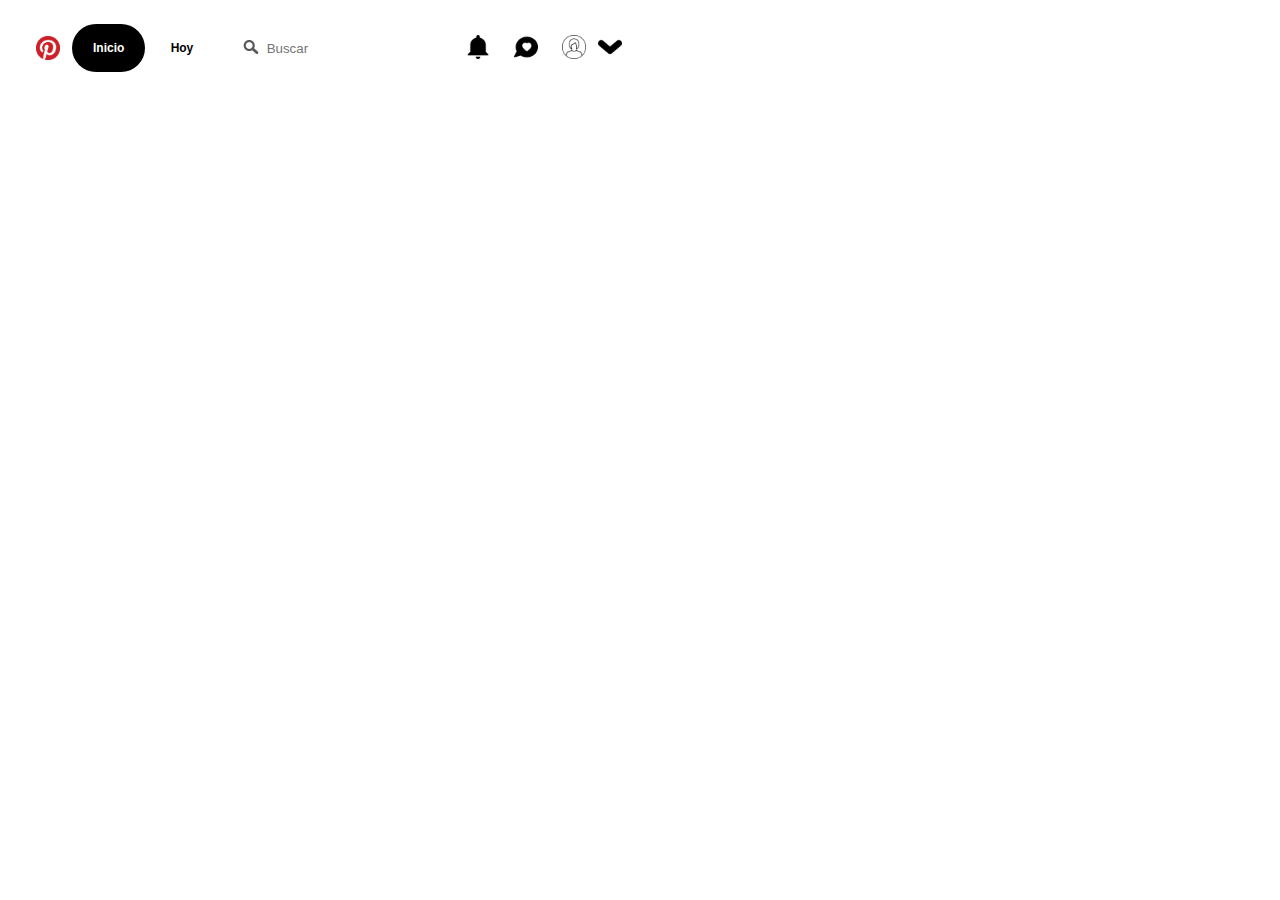
==== Pinterest_copy_project/index.html @ ee54ab6c "se añade enlaces a los iconos" ====
<!DOCTYPE html>
<html lang="en">
<head>
    <meta charset="UTF-8">
    <meta http-equiv="X-UA-Compatible" content="IE=edge">
    <meta name="viewport" content="width=device-width, initial-scale=1.0">
    <!-- pendiente poner icono en pestaña -->
    <title>Pinterest</title>  
    <link rel="stylesheet" href="style.css">
    <!-- <link rel="stylesheet" href="reset.css"> -->
</head>
<body>
    <main class="container">
        <!-- Barra Superior -->
        <nav class="navbar">
            <div class="bar_second">
                    <div class="ico_p">
                        <img src="./img/logo.png" alt="logo">
                    </div>

                    <div class="boton_inicio">
                       <a href="/Pinterest_copy_project/"">
                        <div class="boton">
                            <div class="boton_texto">
                                <span class="texto">Inicio</span>
                            </div>
                        </div>
                        </a>
                    </div>

                    <div class="boton_hoy">
                        <a href="/Pinterest_copy_project/"">
                            <div class="boton_estilo">
                                <div class="boton_texto_hoy">
                                    <span class="texto">Hoy</span>
                                </div>
                            </div>
                        </a>
                    </div>
                    <div class="buscador_container">
                        <div class="buscador_estilo">
                            <div class="buscador_contenido">
                                <div class="imagen">
                                    <img src="./img/lupa_busqueda.png" alt="lupa">
                                </div>
                                <div class="texto_buscar">
                                    <form action="#">
                                        <input type="text" placeholder="Buscar">
                                    </form>
                                </div>
                            </div>
                        </div>
                    </div>
                    <div class="items_container">
                        <div class="notificaciones">
                            <a href="/Pinterest_copy_project/">
                                <img src="./img/camp_not.png" alt="notificaciones">
                            </a> 
                        </div>
                        <div class="mensajes">
                            <a href="/Pinterest_copy_project/">
                                <img src="./img/mensajes.png" alt="bandeja">
                            </a>
                            
                        </div>
                        <div class="user">
                            <a href="/Pinterest_copy_project/">
                                <img src="./img/user_3.png" alt="user">
                            </a>
                            
                        </div>
                        <div class="menu">
                            <a href="/Pinterest_copy_project/">
                                <img src="./img/menu_3.png" alt="menu">
                            </a>
                            
                        </div>
                    </div>
            </div>
        </nav>
    </main>
    
</body>
</html>
---- Pinterest_copy_project/style.css ----
body{
    color: rgb(33, 25, 34);
    font-family: -apple-system, BlinkMacSystemFont, 'Segoe UI', Roboto, Oxygen, Ubuntu, Cantarell, 'Open Sans', 'Helvetica Neue', sans-serif;
    font-size: 12px;
}
/* Barra Superior */
.navbar{
height: 80px;
width: 1903px;
background-color: white;
display: flex;
flex-direction: column;
align-items: center;
justify-content: center;
}

.bar_second{
    height: 72px;
    width: 1871px;
    background-color: white;
    display: flex;
    flex-direction: row;
    align-items: center; 
    
}
.ico_p{
width: 48px;
height: 48px;
display: flex;
justify-content: center;
align-items: center;
}
.ico_p img {
    width: 24px;
    height: 24px;
}

/* Botones de Inicio y Hoy */
/* +++++++++++++++++++++++++ */
.boton_inicio{
width: 73.313px;
height: 48px;
border-radius: 24px;
background-color: black;
display: flex;
justify-content: center;
align-items: center;

}
.boton_inicio a{
    text-decoration: none;
}
.boton{
    color: white;
    width: 41.313px;
    height: 100%;
    
}

.boton_texto{
   height: 100%;
   display: flex;
    align-items: center;
    flex-direction: row;
    justify-content: center;
}
.texto{
    text-align: center;
    font-weight: 700;
}

/* boton_hoy */
.boton_hoy{
    width: 73.313px;
    height: 48px;
    
    /* background-color: white; */
    display: flex;
    justify-content: center;
    align-items: center;  
}
.boton_hoy a{
    text-decoration: none;
    border-radius: 24px;
    
}

.boton_hoy a:hover {
    background-color: lightgrey;
  }

.boton_estilo{
    color: white;
    width: 41.313px;
    height: 48px;
    
}

.boton_texto_hoy{
    height: 100%;
    display: flex;
     align-items: center;
     flex-direction: row;
     justify-content: center;
     color: black;
 }
 

/* Barra Buscador */
/* ++++++++++++++++++++++++++ */
.buscador_container{
padding-left: 8px;
padding-right: 8px;

}
.buscador_estilo{
height: 48px;
padding: 0px 0px 0px 16px;
display: flex;
flex-direction: row;
}
.buscador_contenido{
    display: flex;
    flex-direction: row;
    align-items: center;
    position: relative; /* repasar relative */
    height: 100%;
}
.buscador_contenido img {
    height: 16px;
    width: 16px;
    padding: 0px 6px 0px 0px;
}
.buscador_contenido input{
    height: 100%;
    border: none;
}

/* Barra Items */

.items_container{
display: flex;
flex-direction: row;
align-items: center;
}
.items_container img{
    height: 24px;
    width: 24px;
}
.notificaciones{
    display: flex;
    flex-direction: column;
    justify-content: center;
    align-items: center;
    height: 48px;
    width: 48px;
}

.mensajes{
    display: flex;
    flex-direction: column;
    justify-content: center;
    align-items: center;
    height: 48px;
    width: 48px;
}

.user{
    display: flex;
    flex-direction: column;
    justify-content: center;
    align-items: center;
    height: 48px;
    width: 48px;
}

.menu{
    display: flex;
    flex-direction: column;
    justify-content: center;
    align-items: center;
    height: 24px;
    width: 24px;
}
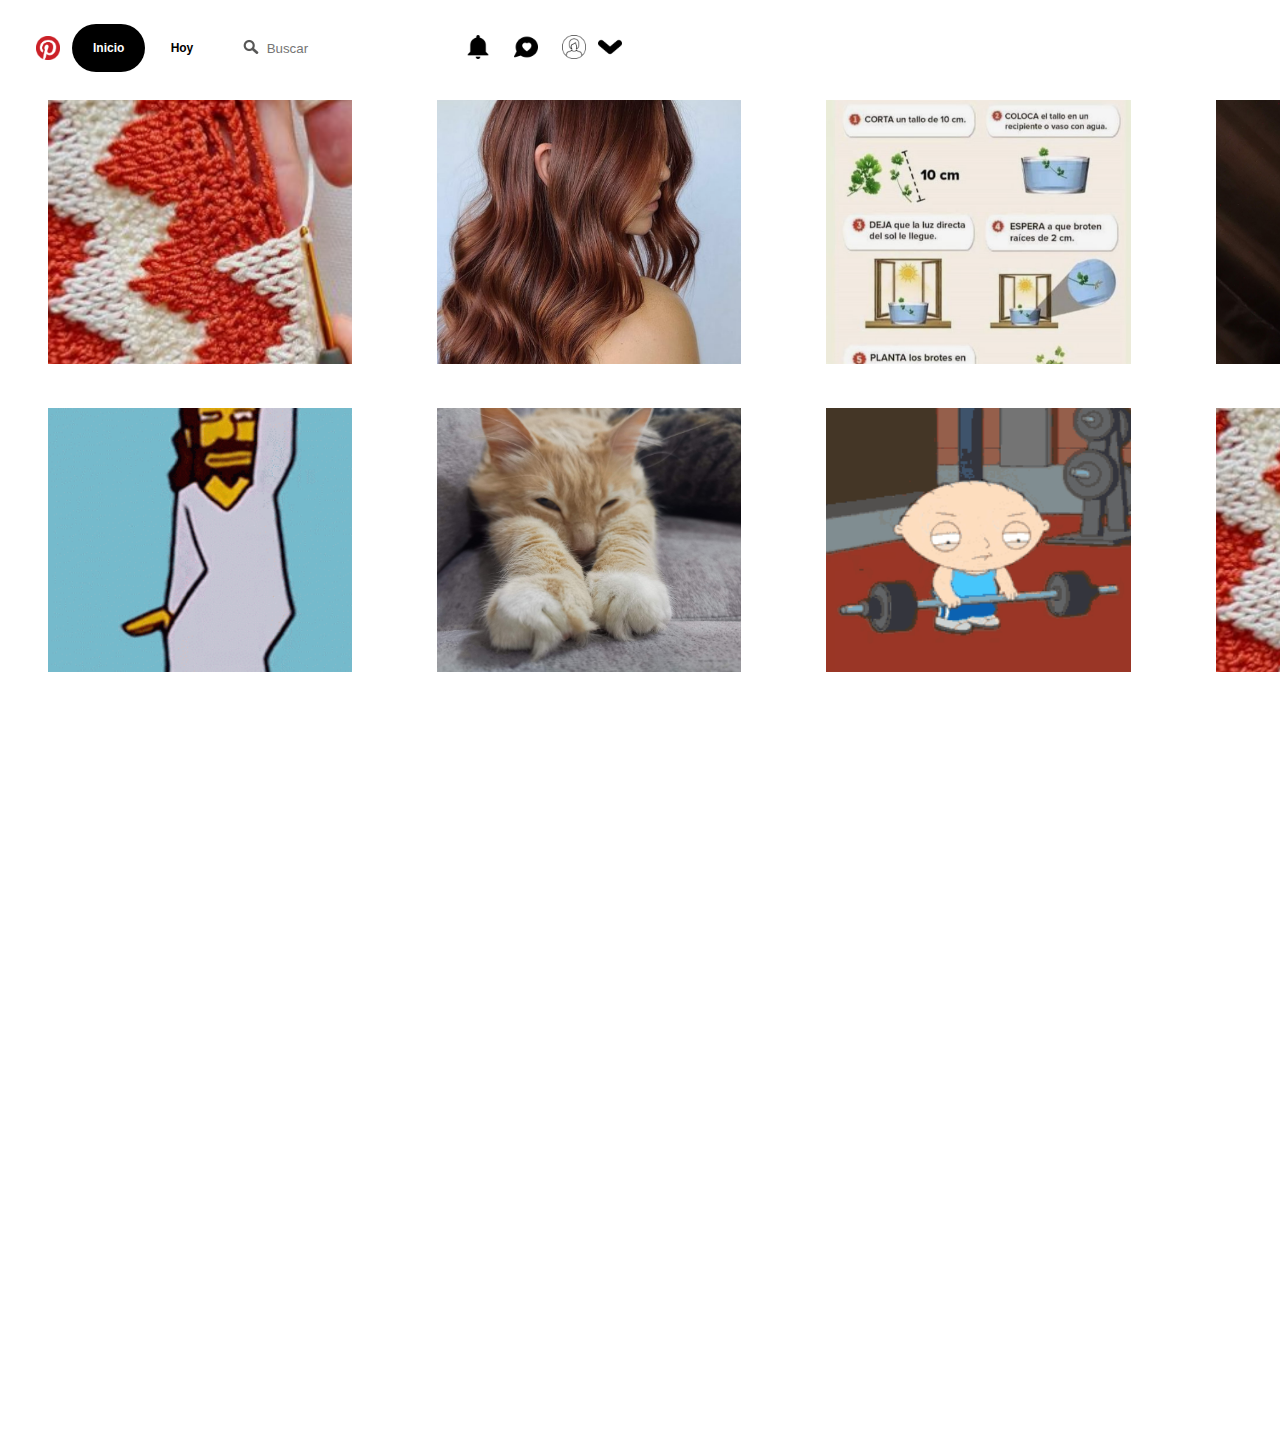
==== commit f250399b: "add grid without responsive" ====
--- a/Pinterest_copy_project/index.html
+++ b/Pinterest_copy_project/index.html
@@ -73,11 +73,66 @@
                             <a href="/Pinterest_copy_project/">
                                 <img src="./img/menu_3.png" alt="menu">
                             </a>
-                            
                         </div>
                     </div>
             </div>
         </nav>
+        <section>
+        <!-- Uso de CSS Grid -->
+        <div class="container_grid">
+            <div class="gallery">
+                <figure class="img_1" >
+                    <img src="/Pinterest_copy_project/img/img_1.PNG" alt="img_1" class="gallery_img">
+                </figure>
+                <figure class="img_2">
+                    <img src="/Pinterest_copy_project/img/img_2.PNG" alt="img_2" class="gallery_img">
+                </figure> 
+                <figure class="img_3">
+                    <img src="/Pinterest_copy_project/img/img_3.PNG" alt="img_3" class="gallery_img">
+                </figure> 
+                <figure class="img_4">
+                    <img src="/Pinterest_copy_project/img/kira.jpg" alt="kira" class="gallery_img">
+                </figure> 
+                <figure class="img_4">
+                    <img src="/Pinterest_copy_project/img/motor_1.jpg" alt="motor_1" class="gallery_img">
+                </figure> 
+                <figure class="img_5">
+                    <img src="/Pinterest_copy_project/img/plantas_1.PNG" alt="plantas_1" class="gallery_img">
+                </figure> 
+                <figure class="img_5">
+                    <img src="/Pinterest_copy_project/img/plantas_2.PNG" alt="plantas_2" class="gallery_img">
+                </figure> 
+                <figure class="img_6">
+                    <img src="/Pinterest_copy_project/img/motora.jpg" alt="motora" class="gallery_img">
+                </figure> 
+                <figure class="img_7">
+                    <img src="/Pinterest_copy_project/img/sketch_1.PNG" alt="sketch_1" class="gallery_img">
+                </figure> 
+                <figure class="img_8">
+                    <img src="/Pinterest_copy_project/img/jesus-dancing.gif" alt="jesus-dancing" class="gallery_img">
+                </figure> 
+                <figure class="img_9">
+                    <img src="/Pinterest_copy_project/img/motor_2.jpg" alt="motor_2" class="gallery_img">
+                </figure> 
+                <figure class="img_10">
+                    <img src="/Pinterest_copy_project/img/tenor.gif" alt="tenor" class="gallery_img">
+                </figure> 
+                <figure class="img_11">
+                    <img src="/Pinterest_copy_project/img/img_1.PNG" alt="img_1" class="gallery_img">
+                </figure> 
+                <figure class="img_12">
+                    <img src="/Pinterest_copy_project/img/img_1.PNG" alt="img_1" class="gallery_img">
+                </figure> 
+                <figure class="img_13">
+                    <img src="/Pinterest_copy_project/img/img_1.PNG" alt="img_1" class="gallery_img">
+                </figure> 
+                <figure class="img_14">
+                    <img src="/Pinterest_copy_project/img/img_1.PNG" alt="img_1" class="gallery_img">
+                </figure>
+            </div>
+
+        </div>
+        </section>
     </main>
     
 </body>
--- a/Pinterest_copy_project/style.css
+++ b/Pinterest_copy_project/style.css
@@ -137,7 +137,7 @@
 }
 
 /* Barra Items */
-
+/* ++++++++++++++++++++++++++++++++++++++++++ */
 .items_container{
 display: flex;
 flex-direction: row;
@@ -181,4 +181,128 @@
     align-items: center;
     height: 24px;
     width: 24px;
+}
+
+/* CSS GRID */
+.container_grid{
+    width: 30%;
+    /* margin: ; */
+    
+    
+}
+.gallery{
+    display: grid;
+    grid-template-columns: repeat(15, 50%);
+    grid-template-rows: repeat(15, 10%);
+    column-gap: 5px;
+    row-gap: 20px;
+}
+.gallery_img{
+    width: 100%;
+    height: 100%;
+    object-fit: cover;
+    display: block;
+}
+
+.img_1 {
+    grid-column-start:1 ;
+    grid-column-end: 3;
+    grid-row-start: 1;
+    grid-row-end: 3;    
+
+}
+
+.img_2 {
+    grid-column-start:3 ;
+    grid-column-end: 5;
+    grid-row-start: 1;
+    grid-row-end: 3;    
+}
+
+.img_3 {
+    grid-column-start:5 ;
+    grid-column-end: 7;
+    grid-row-start: 1;
+    grid-row-end: 3;    
+}
+
+.img_4 {
+    grid-column-start:7 ;
+    grid-column-end: 9;
+    grid-row-start: 1;
+    grid-row-end: 3;    
+}
+
+.img_5 {
+    grid-column-start:9 ;
+    grid-column-end: 11;
+    grid-row-start: 1;
+    grid-row-end: 3;    
+}
+
+.img_6 {
+    grid-column-start:11 ;
+    grid-column-end: 13;
+    grid-row-start: 1;
+    grid-row-end: 3;    
+}
+
+.img_7 {
+    grid-column-start:13 ;
+    grid-column-end: 15;
+    grid-row-start: 1;
+    grid-row-end: 3;    
+}
+
+.img_8 {
+    grid-column-start:1 ;
+    grid-column-end: 3;
+    grid-row-start: 3;
+    grid-row-end: 5;    
+}
+
+
+.img_9 {
+    grid-column-start:3 ;
+    grid-column-end: 5;
+    grid-row-start: 3;
+    grid-row-end: 5;    
+}
+
+.img_10 {
+    grid-column-start:5 ;
+    grid-column-end: 7;
+    grid-row-start: 3;
+    grid-row-end: 5;    
+}
+
+.img_11 {
+    grid-column-start:7 ;
+    grid-column-end: 9;
+    grid-row-start: 3;
+    grid-row-end: 5;    
+}
+
+
+.img_12 {
+    grid-column-start:9 ;
+    grid-column-end: 11;
+    grid-row-start: 3;
+    grid-row-end: 5;    
+}
+
+
+.img_13 {
+    grid-column-start:11 ;
+    grid-column-end: 13;
+    grid-row-start: 3;
+    grid-row-end: 5;    
+}
+
+
+.img_14 {
+    grid-column-start:13 ;
+    grid-column-end: 15;
+    grid-row-start: 3;
+    grid-row-end: 5;    
 }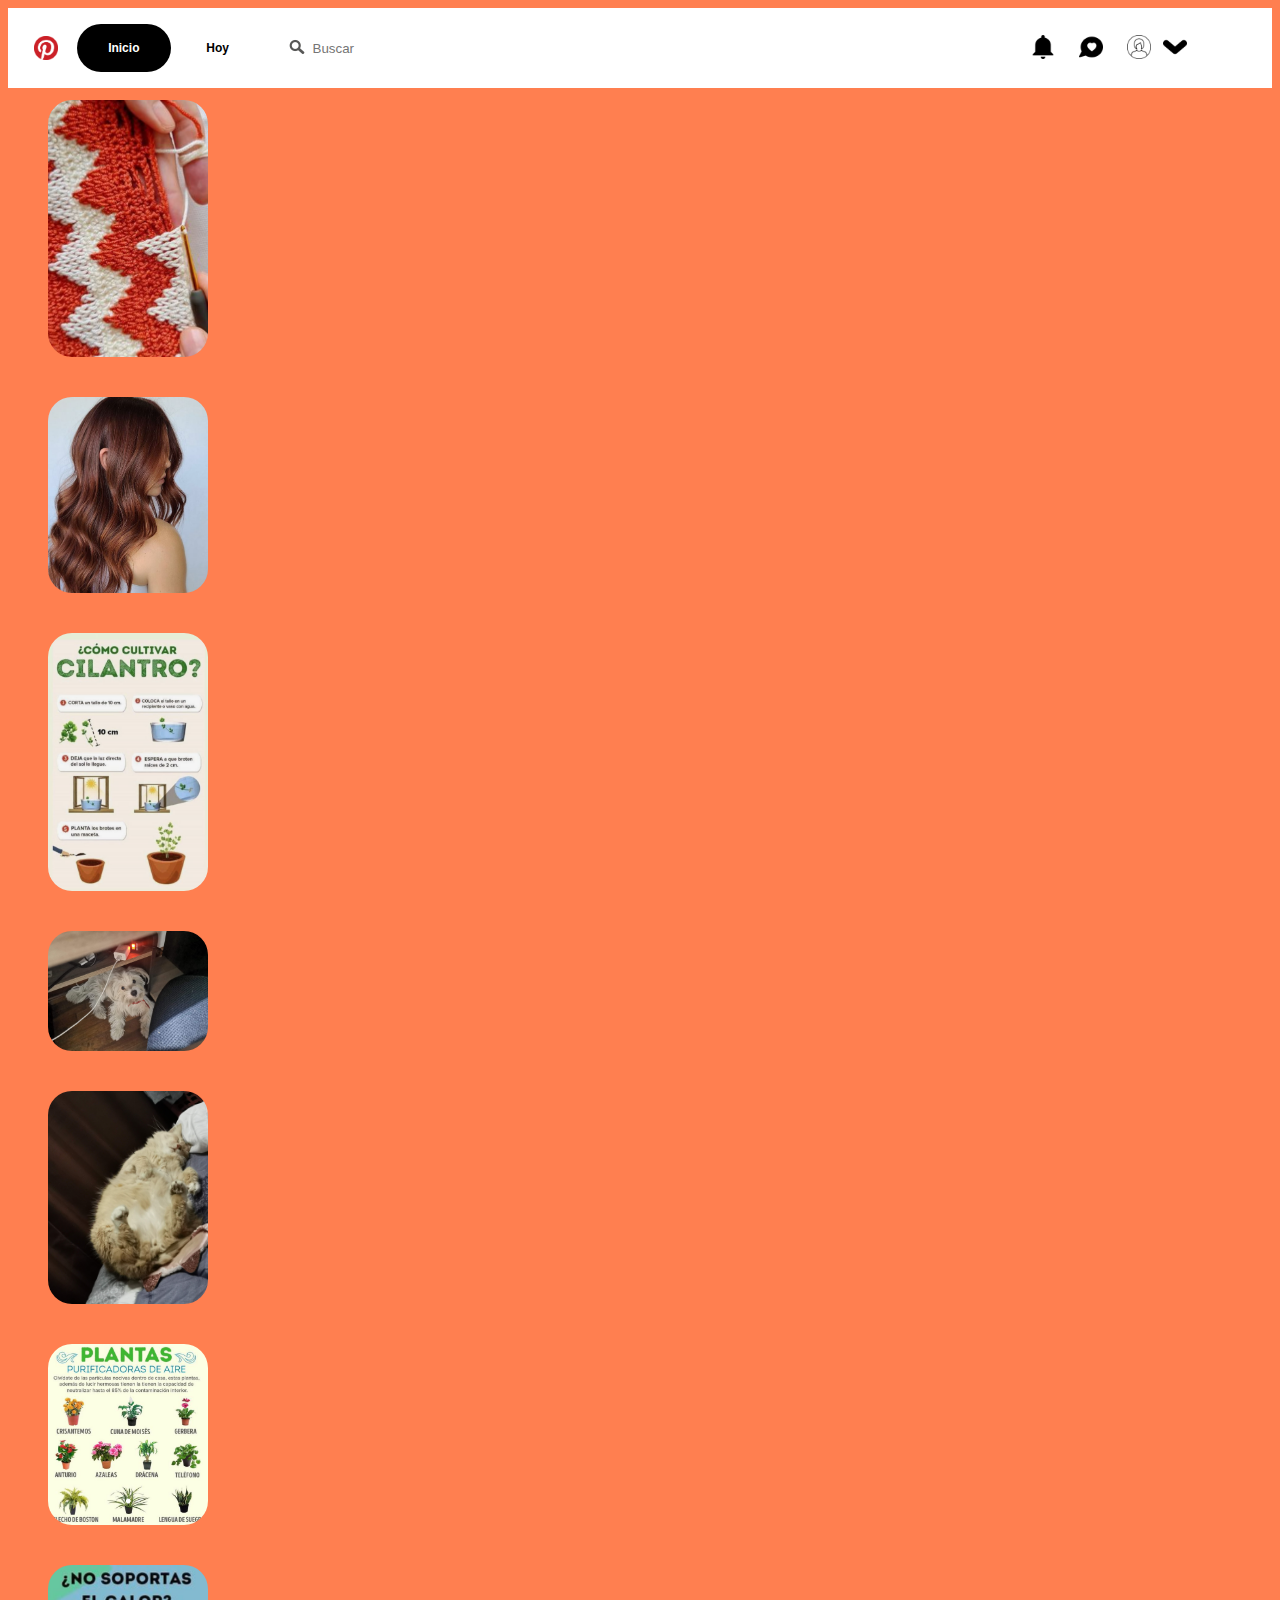
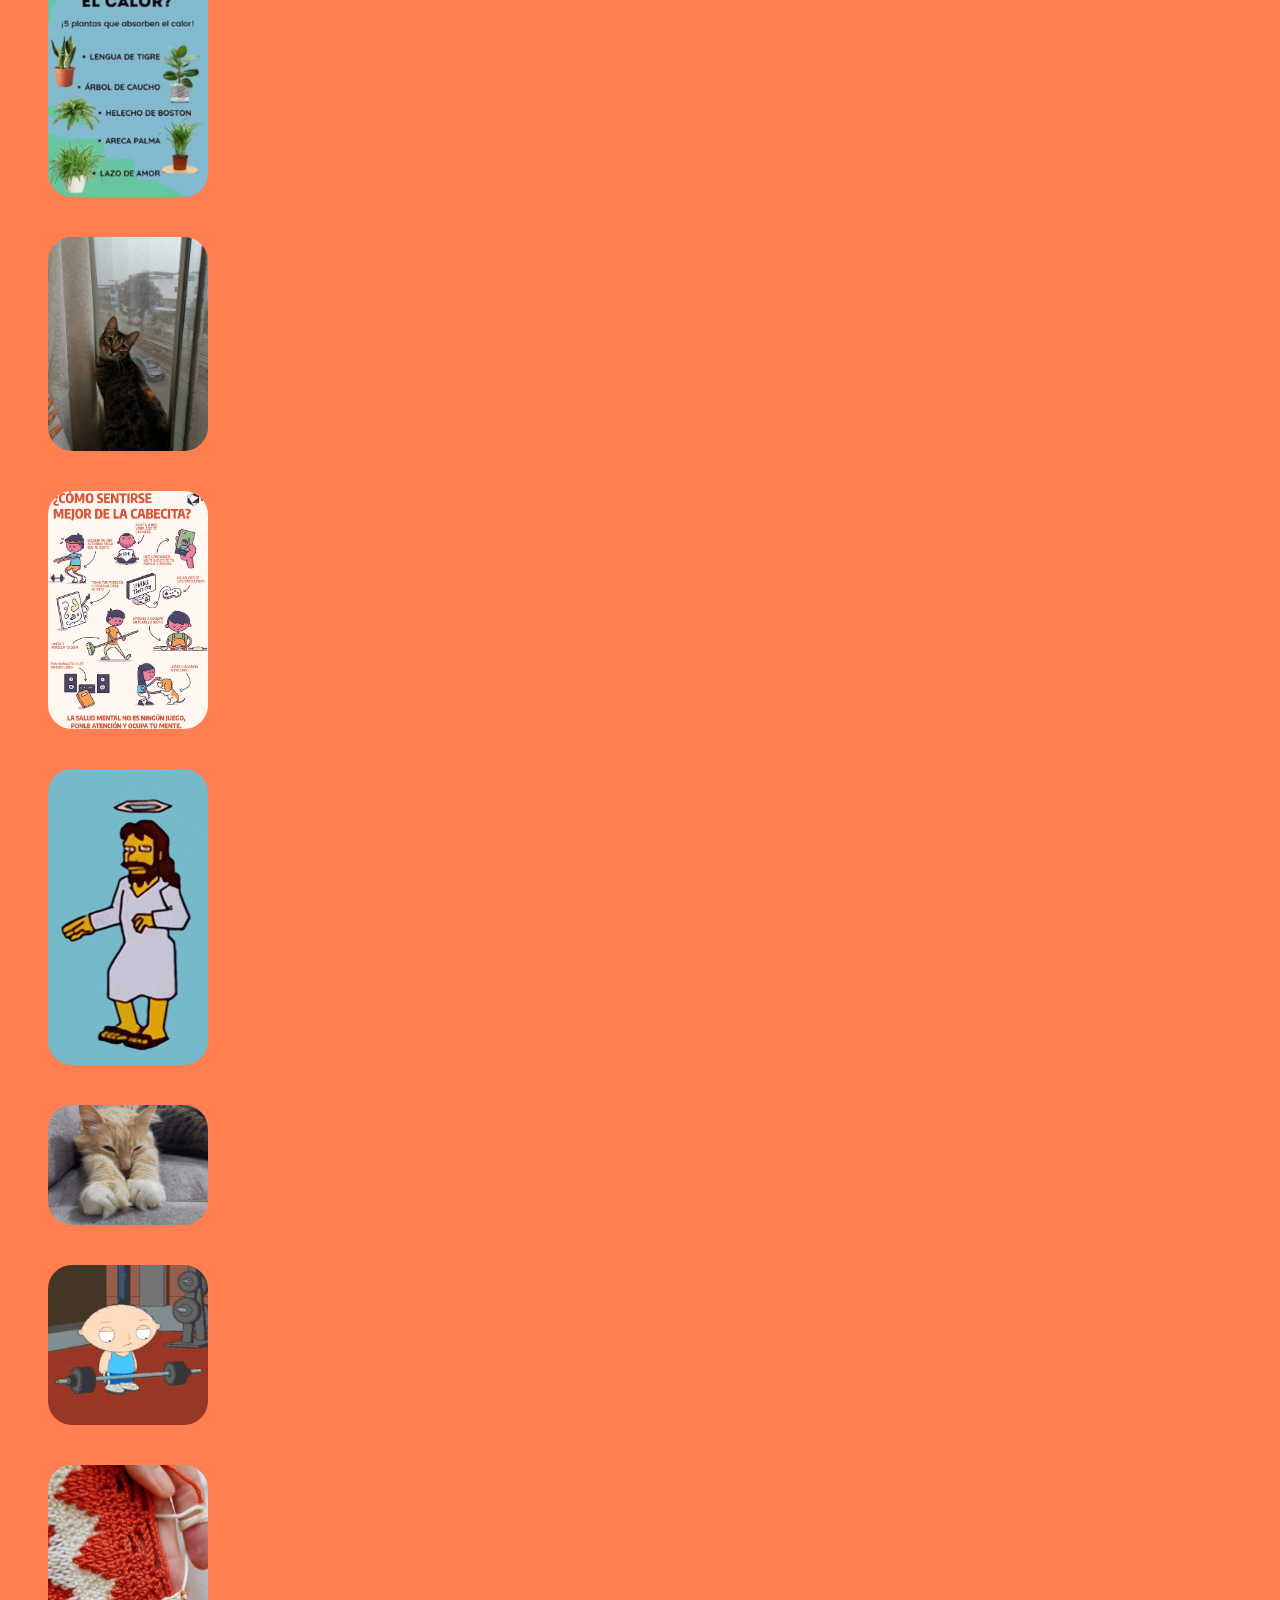
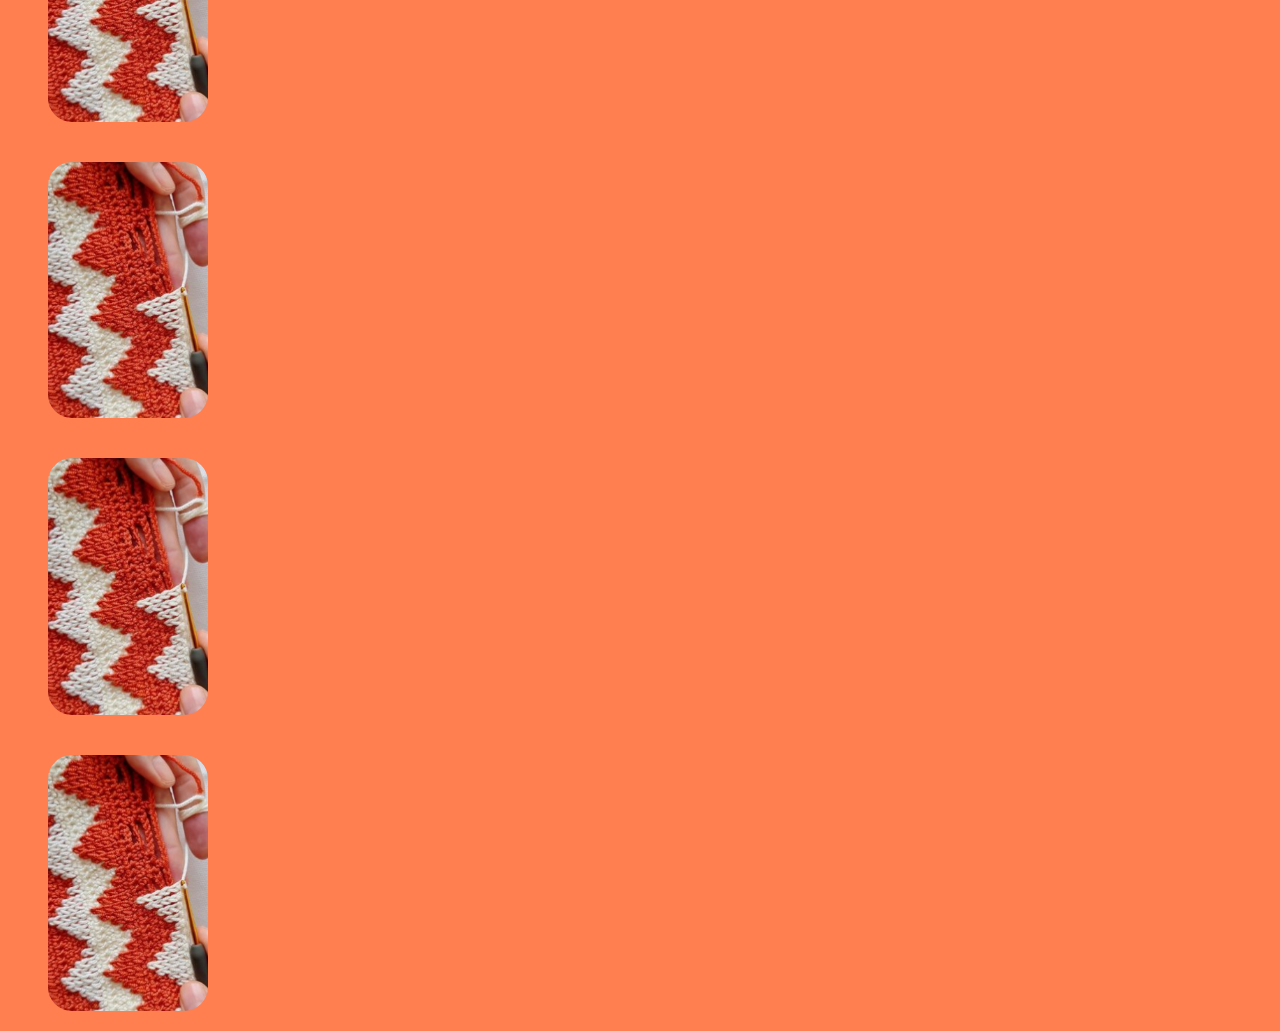
==== commit 43501600: "Intento de usar grid" ====
--- a/Pinterest_copy_project/index.html
+++ b/Pinterest_copy_project/index.html
@@ -5,7 +5,9 @@
     <meta http-equiv="X-UA-Compatible" content="IE=edge">
     <meta name="viewport" content="width=device-width, initial-scale=1.0">
     <!-- pendiente poner icono en pestaña -->
-    <title>Pinterest</title>  
+    <title> 
+        Pinterest
+    </title>  
     <link rel="stylesheet" href="style.css">
     <!-- <link rel="stylesheet" href="reset.css"> -->
 </head>
--- a/Pinterest_copy_project/style.css
+++ b/Pinterest_copy_project/style.css
@@ -6,7 +6,7 @@
 /* Barra Superior */
 .navbar{
 height: 80px;
-width: 1903px;
+width: 100%;
 background-color: white;
 display: flex;
 flex-direction: column;
@@ -16,29 +16,32 @@
 
 .bar_second{
     height: 72px;
-    width: 1871px;
+    width: 99%;
     background-color: white;
     display: flex;
     flex-direction: row;
-    align-items: center; 
-    
+    align-items: center;
+
+   /* Iconoo logo */
 }
 .ico_p{
-width: 48px;
-height: 48px;
+width: 5%;
+/* height: 48px; */
 display: flex;
 justify-content: center;
 align-items: center;
 }
+
 .ico_p img {
     width: 24px;
     height: 24px;
+    padding: 0px 8px 0px 8px;
 }
 
 /* Botones de Inicio y Hoy */
 /* +++++++++++++++++++++++++ */
 .boton_inicio{
-width: 73.313px;
+width: 7.5%;
 height: 48px;
 border-radius: 24px;
 background-color: black;
@@ -71,7 +74,7 @@
 
 /* boton_hoy */
 .boton_hoy{
-    width: 73.313px;
+    width: 7.5%;
     height: 48px;
     
     /* background-color: white; */
@@ -111,6 +114,7 @@
 .buscador_container{
 padding-left: 8px;
 padding-right: 8px;
+width: 59%;
 
 }
 .buscador_estilo{
@@ -142,6 +146,7 @@
 display: flex;
 flex-direction: row;
 align-items: center;
+width: 16%;
 }
 .items_container img{
     height: 24px;
@@ -185,25 +190,28 @@
 
 /* CSS GRID */
 .container_grid{
-    width: 30%;
-    /* margin: ; */
-    
+    width: 100%;
     
 }
 .gallery{
     display: grid;
-    grid-template-columns: repeat(15, 50%);
-    grid-template-rows: repeat(15, 10%);
-    column-gap: 5px;
-    row-gap: 20px;
+    /* grid-template-columns: repeat(15);
+    grid-template-rows: repeat(15);
+    column-gap: 0.01rem;
+    row-gap: 0.01rem; */
+    grid-template-columns: repeat(autofill, minmax(100px,1fr));
+    grid-template-rows: repeat(autofill,minmax(100px));
+    gap: 1rem;
+
 }
 .gallery_img{
-    width: 100%;
-    height: 100%;
-    object-fit: cover;
+    width: 10rem;
+    /* height: 10em; */
+    object-fit:fill;
     display: block;
-}
-
+    border-radius: 24px;
+}
+/* 
 .img_1 {
     grid-column-start:1 ;
     grid-column-end: 3;
@@ -298,11 +306,43 @@
     grid-row-start: 3;
     grid-row-end: 5;    
 }
-
-
 .img_14 {
     grid-column-start:13 ;
     grid-column-end: 15;
     grid-row-start: 3;
     grid-row-end: 5;    
+} */
+
+@media only screen and (min-width: 360px){
+    body{
+        background-color: blue;
+    }
+    .navbar{
+        width: 100%;
+    }
+/*     
+    .gallery{
+        width: 100%;
+    } */
+}
+@media only screen and (min-width: 720px){
+    body{
+        background-color:blueviolet;
+    }
+    .navbar{
+        width: 100%;
+    }
+/*     
+    .container_grid{
+        width: 80%;
+    } */
+}
+
+@media only screen and (min-width: 1024px){
+    body{
+        background-color:coral;
+    }
+    .navbar{
+        width: 100%;
+    }
 }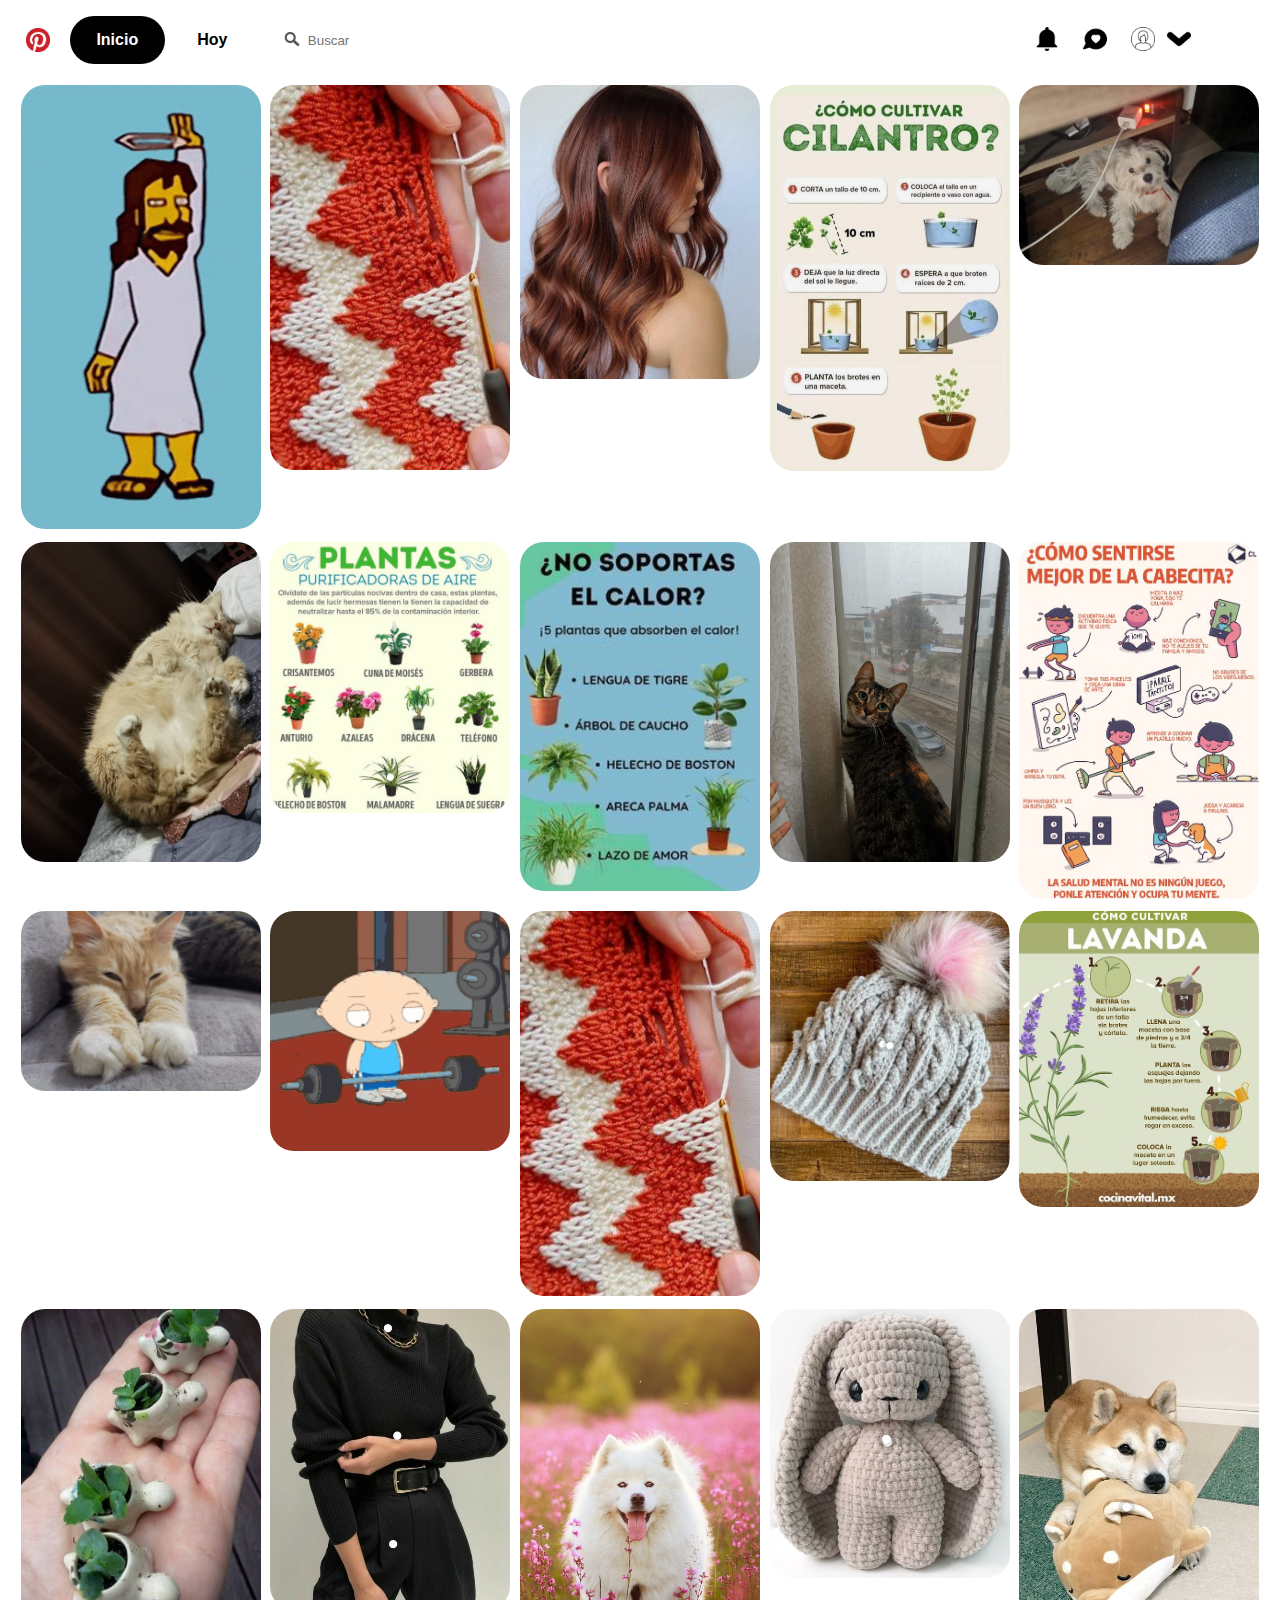
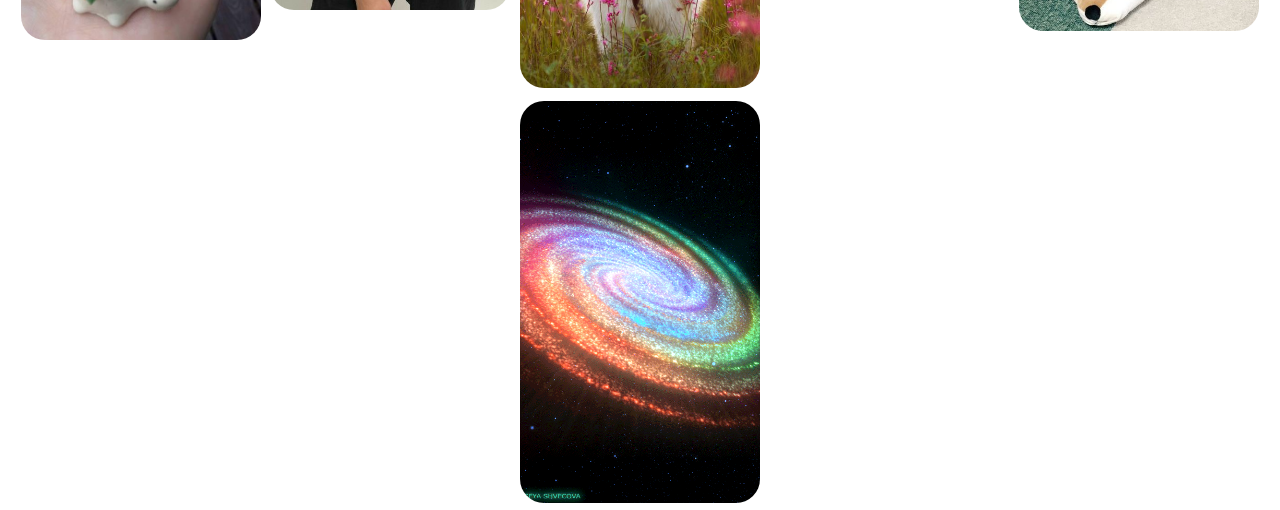
==== commit eefc52a7: "add flexbox wrap ,sticky bar" ====
--- a/Pinterest_copy_project/index.html
+++ b/Pinterest_copy_project/index.html
@@ -9,7 +9,7 @@
         Pinterest
     </title>  
     <link rel="stylesheet" href="style.css">
-    <!-- <link rel="stylesheet" href="reset.css"> -->
+    <link rel="stylesheet" href="reset.css">
 </head>
 <body>
     <main class="container">
@@ -81,56 +81,72 @@
         </nav>
         <section>
         <!-- Uso de CSS Grid -->
-        <div class="container_grid">
+        <div class="container_gallery">
             <div class="gallery">
-                <figure class="img_1" >
+                <div class="img_8">
+                    <img src="/Pinterest_copy_project/img/jesus-dancing.gif" alt="jesus-dancing" class="gallery_img">
+                </div> 
+                <div class="img_1" >
                     <img src="/Pinterest_copy_project/img/img_1.PNG" alt="img_1" class="gallery_img">
-                </figure>
-                <figure class="img_2">
+                </div>
+                <div class="img_2">
                     <img src="/Pinterest_copy_project/img/img_2.PNG" alt="img_2" class="gallery_img">
-                </figure> 
-                <figure class="img_3">
+                </div> 
+                <div class="img_3">
                     <img src="/Pinterest_copy_project/img/img_3.PNG" alt="img_3" class="gallery_img">
-                </figure> 
-                <figure class="img_4">
+                </div> 
+                <div class="img_4">
                     <img src="/Pinterest_copy_project/img/kira.jpg" alt="kira" class="gallery_img">
-                </figure> 
-                <figure class="img_4">
+                </div> 
+                <div class="img_5">
                     <img src="/Pinterest_copy_project/img/motor_1.jpg" alt="motor_1" class="gallery_img">
-                </figure> 
-                <figure class="img_5">
+                </div> 
+                <div class="img_6">
                     <img src="/Pinterest_copy_project/img/plantas_1.PNG" alt="plantas_1" class="gallery_img">
-                </figure> 
-                <figure class="img_5">
+                </div> 
+                <div class="img_5">
                     <img src="/Pinterest_copy_project/img/plantas_2.PNG" alt="plantas_2" class="gallery_img">
-                </figure> 
-                <figure class="img_6">
+                </div> 
+                <div class="img_6">
                     <img src="/Pinterest_copy_project/img/motora.jpg" alt="motora" class="gallery_img">
-                </figure> 
-                <figure class="img_7">
+                </div> 
+                <div class="img_7">
                     <img src="/Pinterest_copy_project/img/sketch_1.PNG" alt="sketch_1" class="gallery_img">
-                </figure> 
-                <figure class="img_8">
-                    <img src="/Pinterest_copy_project/img/jesus-dancing.gif" alt="jesus-dancing" class="gallery_img">
-                </figure> 
-                <figure class="img_9">
+                </div> 
+                
+                <div class="img_9">
                     <img src="/Pinterest_copy_project/img/motor_2.jpg" alt="motor_2" class="gallery_img">
-                </figure> 
-                <figure class="img_10">
+                </div> 
+                <div class="img_10">
                     <img src="/Pinterest_copy_project/img/tenor.gif" alt="tenor" class="gallery_img">
-                </figure> 
-                <figure class="img_11">
+                </div> 
+                <div class="img_11">
                     <img src="/Pinterest_copy_project/img/img_1.PNG" alt="img_1" class="gallery_img">
-                </figure> 
-                <figure class="img_12">
-                    <img src="/Pinterest_copy_project/img/img_1.PNG" alt="img_1" class="gallery_img">
-                </figure> 
-                <figure class="img_13">
-                    <img src="/Pinterest_copy_project/img/img_1.PNG" alt="img_1" class="gallery_img">
-                </figure> 
-                <figure class="img_14">
-                    <img src="/Pinterest_copy_project/img/img_1.PNG" alt="img_1" class="gallery_img">
-                </figure>
+                </div> 
+                <div class="img_12">
+                    <img src="/Pinterest_copy_project/img/img_4.PNG" alt="img_4" class="gallery_img">
+                </div> 
+                <div class="img_13">
+                    <img src="/Pinterest_copy_project/img/img_5.PNG" alt="img_1" class="gallery_img">
+                </div> 
+                <div class="img_14">
+                    <img src="/Pinterest_copy_project/img/img_6.PNG" alt="img_1" class="gallery_img">
+                </div>
+                <div class="img_15">
+                    <img src="/Pinterest_copy_project/img/img_7.PNG" alt="img_1" class="gallery_img">
+                </div>
+                <div class="img_16">
+                    <img src="/Pinterest_copy_project/img/img_8.PNG" alt="img_1" class="gallery_img">
+                </div>
+                <div class="img_17">
+                    <img src="/Pinterest_copy_project/img/img_11.PNG" alt="img_1" class="gallery_img">
+                </div>
+                <div class="img_18">
+                    <img src="/Pinterest_copy_project/img/img_10.PNG" alt="img_1" class="gallery_img">
+                </div>
+                <div class="img_19">
+                    <img src="/Pinterest_copy_project/img/img_9.gif" alt="img_1" class="gallery_img">
+                </div>
             </div>
 
         </div>
--- a/Pinterest_copy_project/style.css
+++ b/Pinterest_copy_project/style.css
@@ -12,6 +12,8 @@
 flex-direction: column;
 align-items: center;
 justify-content: center;
+top: 0;
+position: sticky;
 }
 
 .bar_second{
@@ -70,6 +72,7 @@
 .texto{
     text-align: center;
     font-weight: 700;
+    font-family: -apple-system, BlinkMacSystemFont, 'Segoe UI', Roboto, Oxygen, Ubuntu, Cantarell, 'Open Sans', 'Helvetica Neue', sans-serif;
 }
 
 /* boton_hoy */
@@ -187,160 +190,47 @@
     height: 24px;
     width: 24px;
 }
-
-/* CSS GRID */
-.container_grid{
+/* Galeria de imagenes */
+.container_gallery{
     width: 100%;
+    /* margin: 1em; */
     
 }
 .gallery{
-    display: grid;
-    /* grid-template-columns: repeat(15);
-    grid-template-rows: repeat(15);
-    column-gap: 0.01rem;
-    row-gap: 0.01rem; */
-    grid-template-columns: repeat(autofill, minmax(100px,1fr));
-    grid-template-rows: repeat(autofill,minmax(100px));
-    gap: 1rem;
-
-}
+    display: flex;
+    flex-wrap: wrap;
+    justify-content: center;
+}
+
 .gallery_img{
-    width: 10rem;
-    /* height: 10em; */
-    object-fit:fill;
-    display: block;
+    width: 15rem;
     border-radius: 24px;
-}
-/* 
-.img_1 {
-    grid-column-start:1 ;
-    grid-column-end: 3;
-    grid-row-start: 1;
-    grid-row-end: 3;    
-
-}
-
-.img_2 {
-    grid-column-start:3 ;
-    grid-column-end: 5;
-    grid-row-start: 1;
-    grid-row-end: 3;    
-}
-
-.img_3 {
-    grid-column-start:5 ;
-    grid-column-end: 7;
-    grid-row-start: 1;
-    grid-row-end: 3;    
-}
-
-.img_4 {
-    grid-column-start:7 ;
-    grid-column-end: 9;
-    grid-row-start: 1;
-    grid-row-end: 3;    
-}
-
-.img_5 {
-    grid-column-start:9 ;
-    grid-column-end: 11;
-    grid-row-start: 1;
-    grid-row-end: 3;    
-}
-
-.img_6 {
-    grid-column-start:11 ;
-    grid-column-end: 13;
-    grid-row-start: 1;
-    grid-row-end: 3;    
-}
-
-.img_7 {
-    grid-column-start:13 ;
-    grid-column-end: 15;
-    grid-row-start: 1;
-    grid-row-end: 3;    
-}
-
-.img_8 {
-    grid-column-start:1 ;
-    grid-column-end: 3;
-    grid-row-start: 3;
-    grid-row-end: 5;    
-}
-
-
-.img_9 {
-    grid-column-start:3 ;
-    grid-column-end: 5;
-    grid-row-start: 3;
-    grid-row-end: 5;    
-}
-
-.img_10 {
-    grid-column-start:5 ;
-    grid-column-end: 7;
-    grid-row-start: 3;
-    grid-row-end: 5;    
-}
-
-.img_11 {
-    grid-column-start:7 ;
-    grid-column-end: 9;
-    grid-row-start: 3;
-    grid-row-end: 5;    
-}
-
-
-.img_12 {
-    grid-column-start:9 ;
-    grid-column-end: 11;
-    grid-row-start: 3;
-    grid-row-end: 5;    
-}
-
-
-.img_13 {
-    grid-column-start:11 ;
-    grid-column-end: 13;
-    grid-row-start: 3;
-    grid-row-end: 5;    
-}
-.img_14 {
-    grid-column-start:13 ;
-    grid-column-end: 15;
-    grid-row-start: 3;
-    grid-row-end: 5;    
-} */
+    margin: 0.3rem;
+}
+
 
 @media only screen and (min-width: 360px){
     body{
-        background-color: blue;
+        /* background-color: blue; */
     }
     .navbar{
         width: 100%;
     }
-/*     
-    .gallery{
-        width: 100%;
-    } */
+
 }
 @media only screen and (min-width: 720px){
     body{
-        background-color:blueviolet;
+        /* background-color:blueviolet; */
     }
     .navbar{
         width: 100%;
     }
-/*     
-    .container_grid{
-        width: 80%;
-    } */
+
 }
 
 @media only screen and (min-width: 1024px){
     body{
-        background-color:coral;
+        /* background-color:coral; */
     }
     .navbar{
         width: 100%;
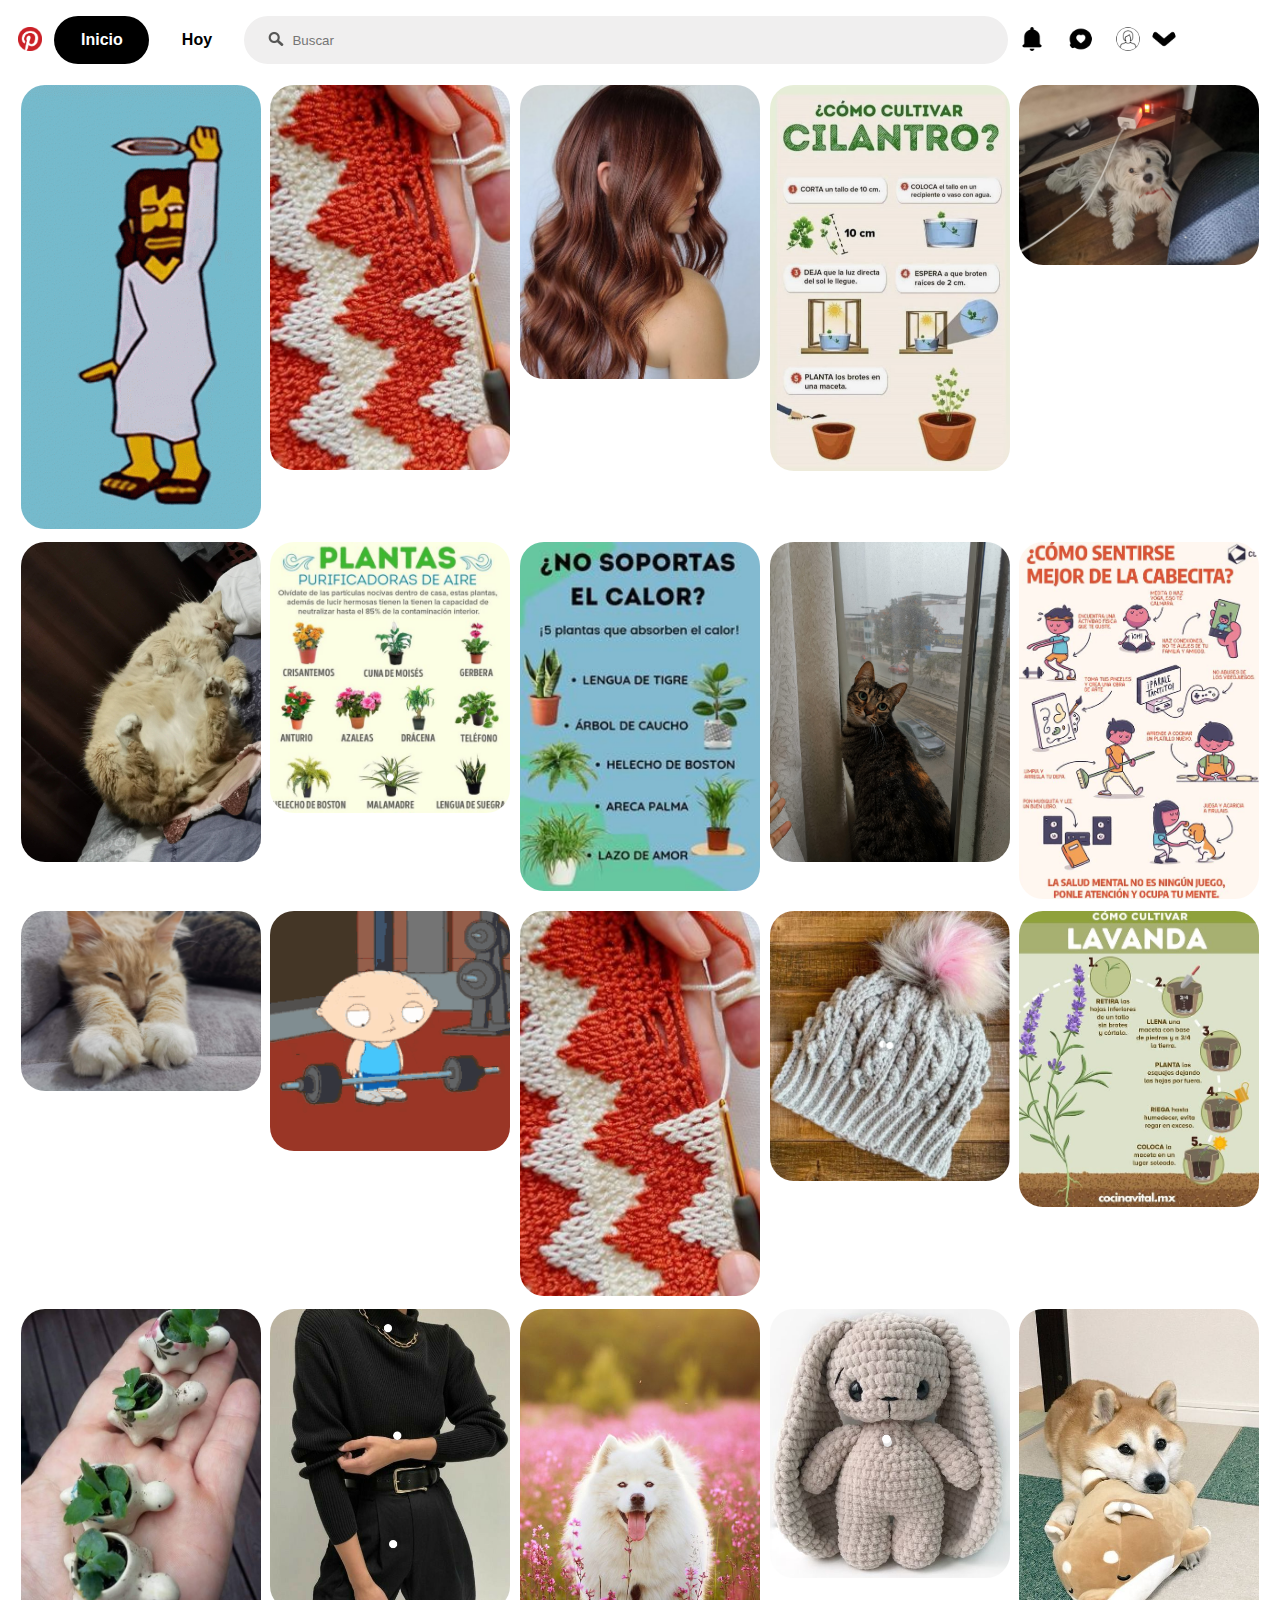
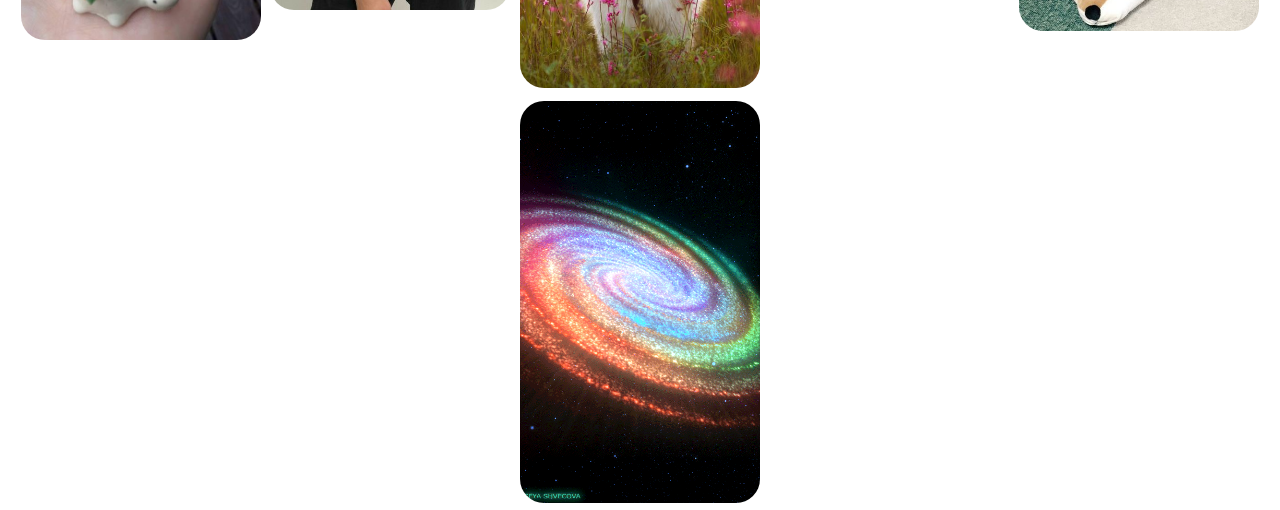
==== commit 0228fa2a: "fix today buttom add shadows" ====
--- a/Pinterest_copy_project/index.html
+++ b/Pinterest_copy_project/index.html
@@ -16,10 +16,14 @@
         <!-- Barra Superior -->
         <nav class="navbar">
             <div class="bar_second">
+                <!-- Boton con logo -->
+              
                     <div class="ico_p">
-                        <img src="./img/logo.png" alt="logo">
+                        <a href="/Pinterest_copy_project/">
+                                <img src="./img/logo.png" alt="logo">
+                        </a>
                     </div>
-
+                <!-- Boton Inicio -->
                     <div class="boton_inicio">
                        <a href="/Pinterest_copy_project/"">
                         <div class="boton">
@@ -29,16 +33,17 @@
                         </div>
                         </a>
                     </div>
-
+                  <!-- Boton hoy -->
                     <div class="boton_hoy">
                         <a href="/Pinterest_copy_project/"">
-                            <div class="boton_estilo">
+                            <!-- <div class="boton_estilo"> -->
                                 <div class="boton_texto_hoy">
                                     <span class="texto">Hoy</span>
                                 </div>
-                            </div>
+                            <!-- </div> -->
                         </a>
                     </div>
+                    <!-- Buscador -->
                     <div class="buscador_container">
                         <div class="buscador_estilo">
                             <div class="buscador_contenido">
@@ -53,6 +58,7 @@
                             </div>
                         </div>
                     </div>
+                    <!-- Items -->
                     <div class="items_container">
                         <div class="notificaciones">
                             <a href="/Pinterest_copy_project/">
@@ -80,7 +86,7 @@
             </div>
         </nav>
         <section>
-        <!-- Uso de CSS Grid -->
+        <!-- Galeria -->
         <div class="container_gallery">
             <div class="gallery">
                 <div class="img_8">
--- a/Pinterest_copy_project/style.css
+++ b/Pinterest_copy_project/style.css
@@ -5,15 +5,15 @@
 }
 /* Barra Superior */
 .navbar{
-height: 80px;
-width: 100%;
-background-color: white;
-display: flex;
-flex-direction: column;
-align-items: center;
-justify-content: center;
-top: 0;
-position: sticky;
+    height: 80px;
+    width: 100%;
+    background-color: white;
+    display: flex;
+    flex-direction: column;
+    align-items: center;
+    justify-content: center;
+    top: 0;
+    position: sticky;
 }
 
 .bar_second{
@@ -23,21 +23,28 @@
     display: flex;
     flex-direction: row;
     align-items: center;
-
-   /* Iconoo logo */
-}
+    /* padding: 4px 16px 4px 16px; */
+}
+
+/* Iconoo logo */
+/* +++++++++++++++++++++++++ */
 .ico_p{
-width: 5%;
-/* height: 48px; */
-display: flex;
-justify-content: center;
-align-items: center;
+    width: 48px;
+    height: 48px;
+    display: flex;
+    justify-content: center;
+    align-items: center;
 }
 
 .ico_p img {
     width: 24px;
     height: 24px;
-    padding: 0px 8px 0px 8px;
+    padding: 9px 9px 9px 9px;
+}
+
+.ico_p a:hover {
+    border-radius: 50%;
+    background-color: rgb(240, 239, 239);
 }
 
 /* Botones de Inicio y Hoy */
@@ -79,28 +86,24 @@
 .boton_hoy{
     width: 7.5%;
     height: 48px;
-    
-    /* background-color: white; */
     display: flex;
     justify-content: center;
     align-items: center;  
+    border-radius: 24px;
 }
 .boton_hoy a{
     text-decoration: none;
     border-radius: 24px;
-    
-}
-
-.boton_hoy a:hover {
-    background-color: lightgrey;
-  }
-
+}
+.boton_hoy:hover {
+    background-color: rgb(240, 239, 239);
+}
+/* 
 .boton_estilo{
-    color: white;
     width: 41.313px;
     height: 48px;
     
-}
+} */
 
 .boton_texto_hoy{
     height: 100%;
@@ -115,16 +118,17 @@
 /* Barra Buscador */
 /* ++++++++++++++++++++++++++ */
 .buscador_container{
-padding-left: 8px;
-padding-right: 8px;
-width: 59%;
-
+    padding-left: 8px;
+    padding-right: 8px;
+    width: 59%;
+    border-radius: 24px;
+    background-color: rgb(240, 239, 239);
 }
 .buscador_estilo{
-height: 48px;
-padding: 0px 0px 0px 16px;
-display: flex;
-flex-direction: row;
+    height: 48px;
+    padding: 0px 0px 0px 16px;
+    display: flex;
+    flex-direction: row;
 }
 .buscador_contenido{
     display: flex;
@@ -141,6 +145,10 @@
 .buscador_contenido input{
     height: 100%;
     border: none;
+    background-color: rgb(240, 239, 239);
+    font-family: -apple-system, BlinkMacSystemFont, 'Segoe UI', Roboto, Oxygen, Ubuntu, Cantarell, 'Open Sans', 'Helvetica Neue', sans-serif;
+    
+
 }
 
 /* Barra Items */
@@ -154,6 +162,11 @@
 .items_container img{
     height: 24px;
     width: 24px;
+    padding: 8px;
+    border-radius: 50%;
+}
+.items_container img:hover{
+    background-color: rgb(240, 239, 239);
 }
 .notificaciones{
     display: flex;
@@ -190,7 +203,9 @@
     height: 24px;
     width: 24px;
 }
+
 /* Galeria de imagenes */
+/* ++++++++++++++++++++++++++++ */
 .container_gallery{
     width: 100%;
     /* margin: 1em; */
@@ -207,21 +222,22 @@
     border-radius: 24px;
     margin: 0.3rem;
 }
+/* 
+.gallery img:hover{
+    background-color:lime;
+} */
 
 
 @media only screen and (min-width: 360px){
-    body{
-        /* background-color: blue; */
-    }
+    
     .navbar{
         width: 100%;
     }
 
 }
 @media only screen and (min-width: 720px){
-    body{
-        /* background-color:blueviolet; */
-    }
+    
+
     .navbar{
         width: 100%;
     }
@@ -229,9 +245,7 @@
 }
 
 @media only screen and (min-width: 1024px){
-    body{
-        /* background-color:coral; */
-    }
+   
     .navbar{
         width: 100%;
     }
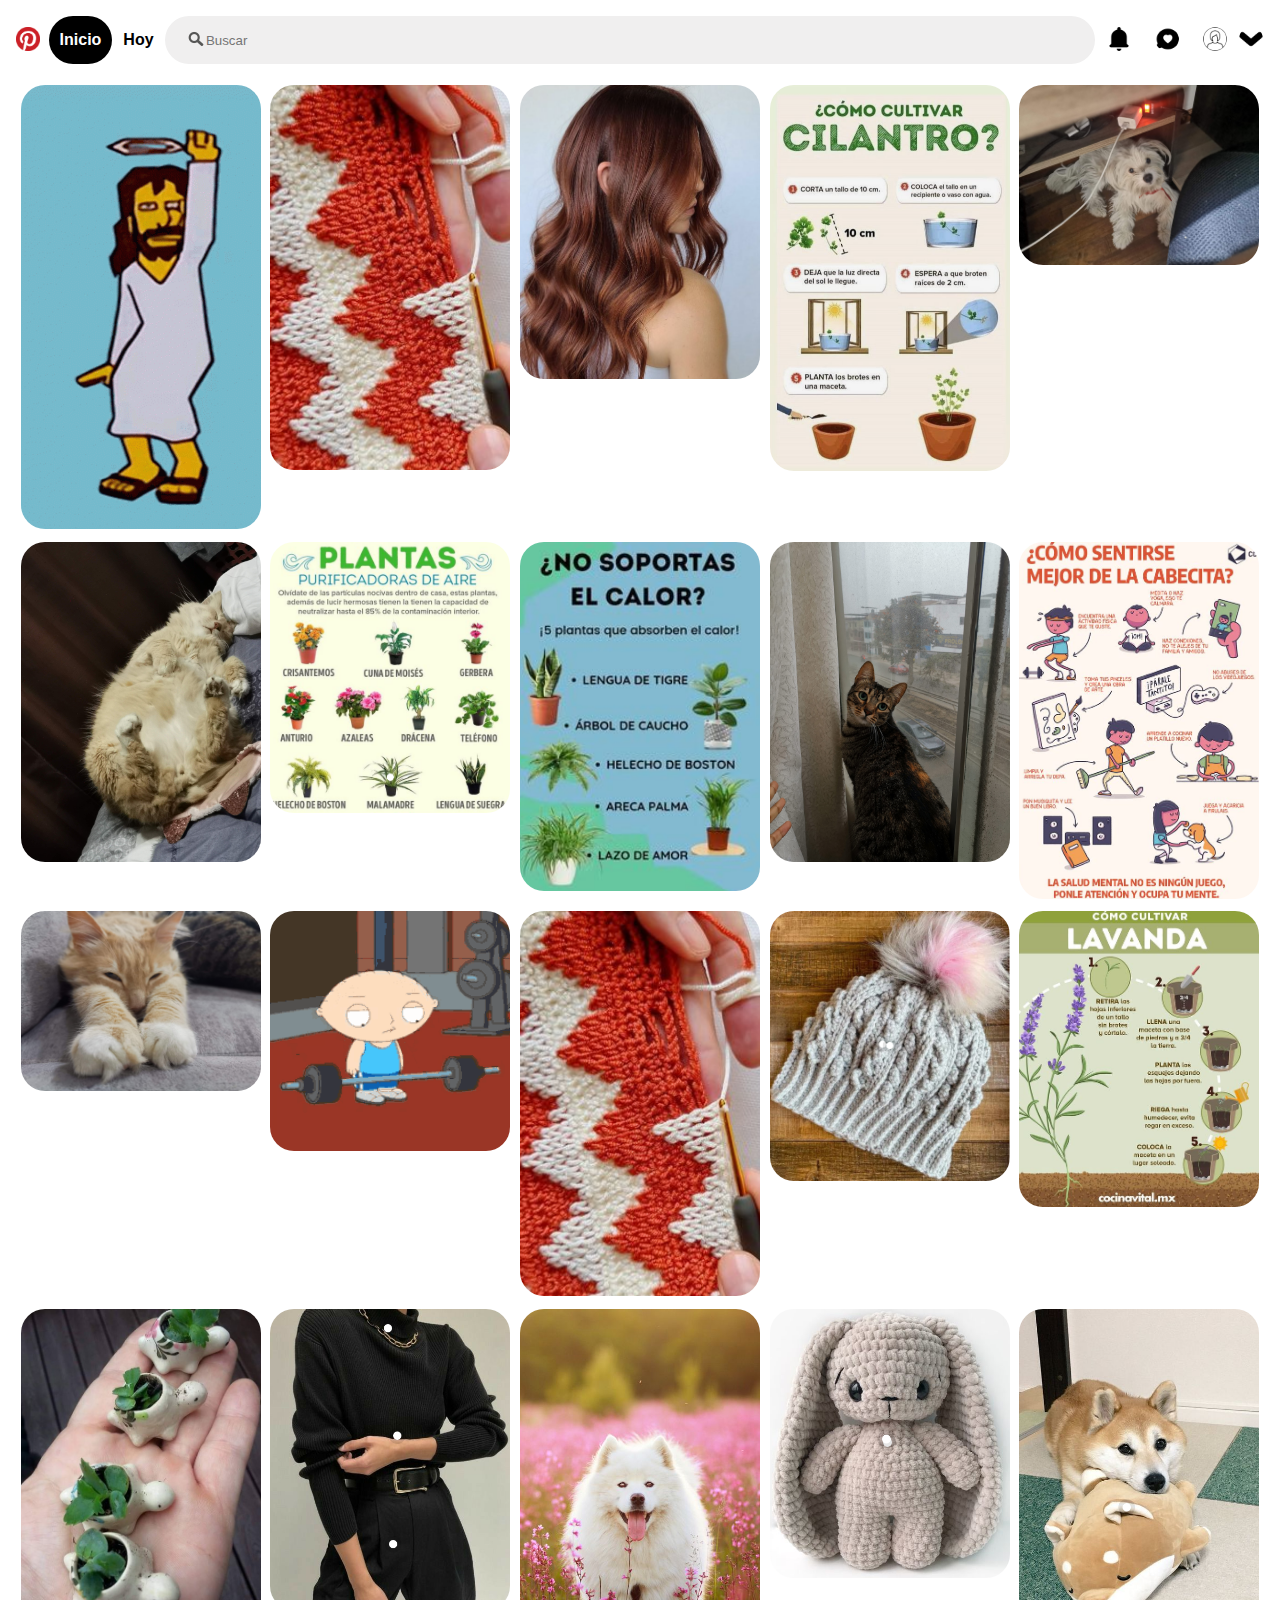
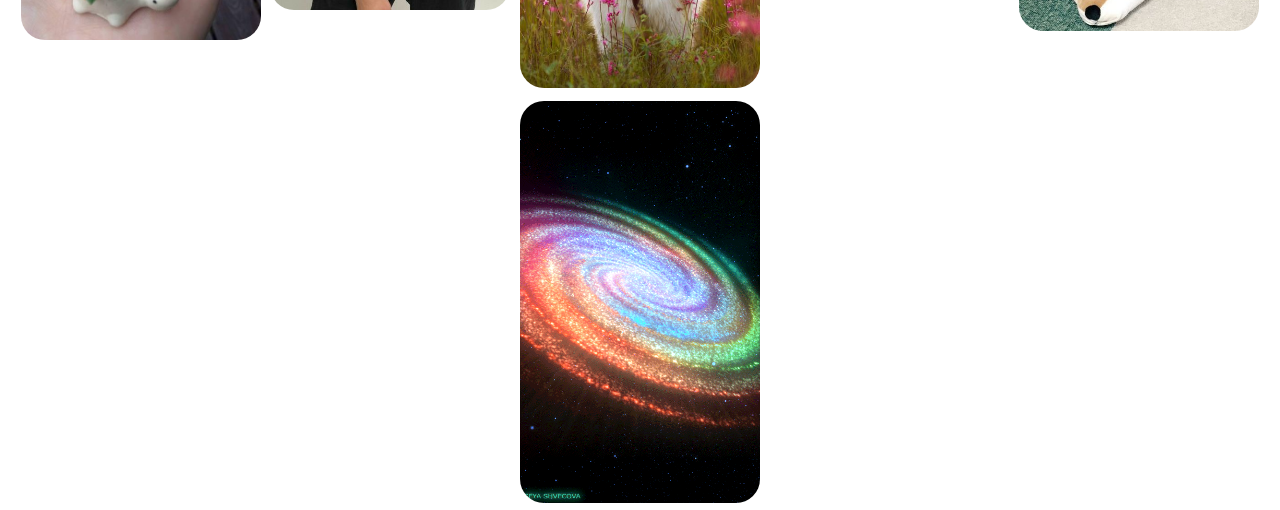
==== commit 005b3b73: "add opacity, boxes" ====
--- a/Pinterest_copy_project/index.html
+++ b/Pinterest_copy_project/index.html
@@ -89,69 +89,105 @@
         <!-- Galeria -->
         <div class="container_gallery">
             <div class="gallery">
-                <div class="img_8">
-                    <img src="/Pinterest_copy_project/img/jesus-dancing.gif" alt="jesus-dancing" class="gallery_img">
+                <div class="img_1">
+                    <img src="/Pinterest_copy_project/img/jesus-dancing.gif" alt="jesus-dancing" >
+                    <div class="text_box">
+                        <div class="save">Guardar</div>
+                    </div> 
+                    <div class="upload_box">
+                        <div class="upload_img"><img src="./img/upload.png" alt="upload"></div>
+                    </div>  
+                    <div class="points_box">
+                        <div class="points_img"><img src="./img/puntos.png" alt="puntos"></div>
+                    </div> 
                 </div> 
                 <div class="img_1" >
-                    <img src="/Pinterest_copy_project/img/img_1.PNG" alt="img_1" class="gallery_img">
+                    <img src="/Pinterest_copy_project/img/img_1.PNG" alt="img_1" >
+                    <!-- <div class="text_box">
+                        <div class="save">Guardar</div>
+                    </div> 
+                    <div class="upload_box">
+                        <div class="upload_img"><img src="./img/upload.png" alt="upload"></div>
+                    </div>  
+                    <div class="points_box">
+                        <div class="points_img"><img src="./img/puntos.png" alt="puntos"></div>
+                    </div>  -->
                 </div>
-                <div class="img_2">
-                    <img src="/Pinterest_copy_project/img/img_2.PNG" alt="img_2" class="gallery_img">
+
+                <div class="img_1">
+                    <img src="/Pinterest_copy_project/img/img_2.PNG" alt="img_2">
+                    
+                   <!-- <div class="position">
+                        <div class="text_box">
+                            <div class="save">Guardar</div>
+                        </div> 
+                        <div class="icon_box">
+                        <div class="upload_box"> -->
+                            <!-- <div class="upload_img"><img src="./img/upload.png" alt="upload"></div> -->
+                            <!-- </div>   -->
+
+                            <!-- <div class="points_box"> -->
+                            <!-- <div class="points_img"><img src="./img/puntos.png" alt="puntos"></div> -->
+                            <!-- </div>  --> 
+                     
+                        <!-- </div> -->
+                    <!-- </div> -->
                 </div> 
-                <div class="img_3">
-                    <img src="/Pinterest_copy_project/img/img_3.PNG" alt="img_3" class="gallery_img">
+
+                <div class="img_1">
+                    <img src="/Pinterest_copy_project/img/img_3.PNG" alt="img_3" >
                 </div> 
-                <div class="img_4">
-                    <img src="/Pinterest_copy_project/img/kira.jpg" alt="kira" class="gallery_img">
+                <div class="img_1">
+                    <img src="/Pinterest_copy_project/img/kira.jpg" alt="kira" >
                 </div> 
-                <div class="img_5">
-                    <img src="/Pinterest_copy_project/img/motor_1.jpg" alt="motor_1" class="gallery_img">
+                <div class="img_1">
+                    <img src="/Pinterest_copy_project/img/motor_1.jpg" alt="motor_1" >
                 </div> 
-                <div class="img_6">
-                    <img src="/Pinterest_copy_project/img/plantas_1.PNG" alt="plantas_1" class="gallery_img">
+                <div class="img_1">
+                    <img src="/Pinterest_copy_project/img/plantas_1.PNG" alt="plantas_1" >
                 </div> 
-                <div class="img_5">
-                    <img src="/Pinterest_copy_project/img/plantas_2.PNG" alt="plantas_2" class="gallery_img">
+                <div class="img_1">
+                    <img src="/Pinterest_copy_project/img/plantas_2.PNG" alt="plantas_2">
                 </div> 
-                <div class="img_6">
-                    <img src="/Pinterest_copy_project/img/motora.jpg" alt="motora" class="gallery_img">
+                <div class="img_1">
+                    <img src="/Pinterest_copy_project/img/motora.jpg" alt="motora" >
                 </div> 
-                <div class="img_7">
-                    <img src="/Pinterest_copy_project/img/sketch_1.PNG" alt="sketch_1" class="gallery_img">
+                <div class="img_1">
+                    <img src="/Pinterest_copy_project/img/sketch_1.PNG" alt="sketch_1" >
                 </div> 
                 
-                <div class="img_9">
-                    <img src="/Pinterest_copy_project/img/motor_2.jpg" alt="motor_2" class="gallery_img">
+                <div class="img_1">
+                    <img src="/Pinterest_copy_project/img/motor_2.jpg" alt="motor_2" >
                 </div> 
-                <div class="img_10">
-                    <img src="/Pinterest_copy_project/img/tenor.gif" alt="tenor" class="gallery_img">
+                <div class="img_1">
+                    <img src="/Pinterest_copy_project/img/tenor.gif" alt="tenor">
                 </div> 
-                <div class="img_11">
-                    <img src="/Pinterest_copy_project/img/img_1.PNG" alt="img_1" class="gallery_img">
+                <div class="img_1">
+                    <img src="/Pinterest_copy_project/img/img_1.PNG" alt="img_1">
                 </div> 
-                <div class="img_12">
-                    <img src="/Pinterest_copy_project/img/img_4.PNG" alt="img_4" class="gallery_img">
+                <div class="img_1">
+                    <img src="/Pinterest_copy_project/img/img_4.PNG" alt="img_4" >
                 </div> 
-                <div class="img_13">
-                    <img src="/Pinterest_copy_project/img/img_5.PNG" alt="img_1" class="gallery_img">
+                <div class="img_1">
+                    <img src="/Pinterest_copy_project/img/img_5.PNG" alt="img_1" >
                 </div> 
-                <div class="img_14">
-                    <img src="/Pinterest_copy_project/img/img_6.PNG" alt="img_1" class="gallery_img">
+                <div class="img_1">
+                    <img src="/Pinterest_copy_project/img/img_6.PNG" alt="img_1" >
                 </div>
-                <div class="img_15">
-                    <img src="/Pinterest_copy_project/img/img_7.PNG" alt="img_1" class="gallery_img">
+                <div class="img_1">
+                    <img src="/Pinterest_copy_project/img/img_7.PNG" alt="img_1" >
                 </div>
-                <div class="img_16">
-                    <img src="/Pinterest_copy_project/img/img_8.PNG" alt="img_1" class="gallery_img">
+                <div class="img_1">
+                    <img src="/Pinterest_copy_project/img/img_8.PNG" alt="img_1" >
                 </div>
-                <div class="img_17">
-                    <img src="/Pinterest_copy_project/img/img_11.PNG" alt="img_1" class="gallery_img">
+                <div class="img_1">
+                    <img src="/Pinterest_copy_project/img/img_11.PNG" alt="img_1" >
                 </div>
-                <div class="img_18">
-                    <img src="/Pinterest_copy_project/img/img_10.PNG" alt="img_1" class="gallery_img">
+                <div class="img_1">
+                    <img src="/Pinterest_copy_project/img/img_10.PNG" alt="img_1" >
                 </div>
-                <div class="img_19">
-                    <img src="/Pinterest_copy_project/img/img_9.gif" alt="img_1" class="gallery_img">
+                <div class="img_1">
+                    <img src="/Pinterest_copy_project/img/img_9.gif" alt="img_1">
                 </div>
             </div>
 
--- a/Pinterest_copy_project/style.css
+++ b/Pinterest_copy_project/style.css
@@ -1,7 +1,7 @@
 body{
     color: rgb(33, 25, 34);
     font-family: -apple-system, BlinkMacSystemFont, 'Segoe UI', Roboto, Oxygen, Ubuntu, Cantarell, 'Open Sans', 'Helvetica Neue', sans-serif;
-    font-size: 12px;
+    
 }
 /* Barra Superior */
 .navbar{
@@ -14,6 +14,7 @@
     justify-content: center;
     top: 0;
     position: sticky;
+    z-index: 10;
 }
 
 .bar_second{
@@ -50,7 +51,7 @@
 /* Botones de Inicio y Hoy */
 /* +++++++++++++++++++++++++ */
 .boton_inicio{
-width: 7.5%;
+width: 70px;
 height: 48px;
 border-radius: 24px;
 background-color: black;
@@ -64,7 +65,7 @@
 }
 .boton{
     color: white;
-    width: 41.313px;
+   
     height: 100%;
     
 }
@@ -84,7 +85,7 @@
 
 /* boton_hoy */
 .boton_hoy{
-    width: 7.5%;
+    width: 60px;
     height: 48px;
     display: flex;
     justify-content: center;
@@ -118,15 +119,15 @@
 /* Barra Buscador */
 /* ++++++++++++++++++++++++++ */
 .buscador_container{
-    padding-left: 8px;
-    padding-right: 8px;
-    width: 59%;
+    padding-left: 1%;
+    padding-right: 1%;
+    width: 80%;
     border-radius: 24px;
     background-color: rgb(240, 239, 239);
 }
 .buscador_estilo{
     height: 48px;
-    padding: 0px 0px 0px 16px;
+    padding: 0px 0px 0px 10px;
     display: flex;
     flex-direction: row;
 }
@@ -140,14 +141,14 @@
 .buscador_contenido img {
     height: 16px;
     width: 16px;
-    padding: 0px 6px 0px 0px;
+    padding: 0% 1% 0% 0%;
 }
 .buscador_contenido input{
     height: 100%;
     border: none;
     background-color: rgb(240, 239, 239);
     font-family: -apple-system, BlinkMacSystemFont, 'Segoe UI', Roboto, Oxygen, Ubuntu, Cantarell, 'Open Sans', 'Helvetica Neue', sans-serif;
-    
+    outline: none;
 
 }
 
@@ -157,7 +158,7 @@
 display: flex;
 flex-direction: row;
 align-items: center;
-width: 16%;
+width:200px ;
 }
 .items_container img{
     height: 24px;
@@ -209,29 +210,177 @@
 .container_gallery{
     width: 100%;
     /* margin: 1em; */
-    
 }
 .gallery{
     display: flex;
-    flex-wrap: wrap;
-    justify-content: center;
-}
-
-.gallery_img{
+    flex-wrap: wrap;   
+    justify-content: center;   
+}
+.img_1{
+     position: relative;
+
+
+}
+
+.img_1 img{
     width: 15rem;
     border-radius: 24px;
     margin: 0.3rem;
 }
+
+.img_1 img:hover{
+
+    filter: brightness(70%);
+}
+
+/* Agregar boton guardar dentro de imagenes */
+/* .position{
+    /* display: flex;
+    flex-direction: column;
+    justify-content:space-between;
+    align-content: flex-end;
+    
+    opacity: 1;  */
+    /* position: relative; */
+    
+/* } */ 
+
+.text_box{
+    
+    transition: .3s ease;
+    opacity: 0; 
+    position: absolute;
+    top: 9%;
+    left: 75%;
+    transform: translate(-50%, -50%);
+    -ms-transform: (-50%, -50%);
+    text-align: center;
+ } 
+ 
+ .save{
+    background-color: red;
+    color: white;
+    font-size: 16px;
+    padding: 16px 16px 16px 16px;
+    font-family: -apple-system, BlinkMacSystemFont, 'Segoe UI', Roboto, Oxygen, Ubuntu, Cantarell, 'Open Sans', 'Helvetica Neue', sans-serif;
+    border-radius: 24px;
+    font-weight: 700;
+} 
+/*  
+.icon_box{
+     display: flex;
+     flex-direction: row;
+     transition: .3s ease;
+    opacity: 0; 
+    position: absolute; 
+     bottom: 10%;
+    left: 86%;
+    transform: translate(-50%, -50%);
+    -ms-transform: (-50%, -50%);
+} */
+
+
+.upload_img img{
+    width: 20px;   
+    background-color: white;
+    padding: 6px;
+    opacity: 0.9;
+}
+
+
+.img_1:hover .text_box{
+    opacity: 1;}
+
+.img_1:hover .upload_img{
+    opacity: 1;}
+
+
+
+.img_1:hover .points_img{
+    opacity: 1;
+}
+
+.points_img img{
+    width: 20px;   
+    background-color: white;
+    padding: 6px;
+    opacity: 0.9;
+}  
+
+
 /* 
-.gallery img:hover{
-    background-color:lime;
+
+.img_1:hover .text_box{
+    opacity: 1;
+}
+.save{
+    background-color: red;
+    color: white;
+    font-size: 16px;
+    padding: 16px 16px 16px 16px;
+    font-family: -apple-system, BlinkMacSystemFont, 'Segoe UI', Roboto, Oxygen, Ubuntu, Cantarell, 'Open Sans', 'Helvetica Neue', sans-serif;
+    border-radius: 24px;
+    font-weight: 700;
 } */
 
-
+/* agregar boton upload dentro de imagen  */
+
+.upload_box{
+    
+    transition: .3s ease; 
+    opacity: 0;
+     position: absolute;
+    bottom: 10%;
+    left: 70%;
+    transform: translate(-50%, -50%);
+    -ms-transform: (-50%, -50%);
+   
+}
+
+.img_1:hover .upload_box{
+    opacity: 1;
+}
+
+.upload_box img{
+    width: 20px;   
+    background-color: white;
+    padding: 6px;
+    opacity: 0.9;
+} 
+
+/* agregar boton puntos dentro de imagen */ 
+.points_box{
+    
+    transition: .3s ease;
+    opacity: 0;
+    position: absolute;
+    bottom: 10%;
+    left: 86%;
+    transform: translate(-50%, -50%);
+    -ms-transform: (-50%, -50%);
+   
+}
+
+.img_1:hover .points_box{
+    opacity: 1;
+}
+
+.points_box img{
+    width: 20px;   
+    background-color: white;
+    padding: 6px;
+    opacity: 0.9;
+} 
+
+/* ++++++++++++++++++++++++++++++++++++++++++ */
 @media only screen and (min-width: 360px){
     
     .navbar{
         width: 100%;
+    }
+
+    .gallery_img{
+        min-width: 25%;
     }
 
 }
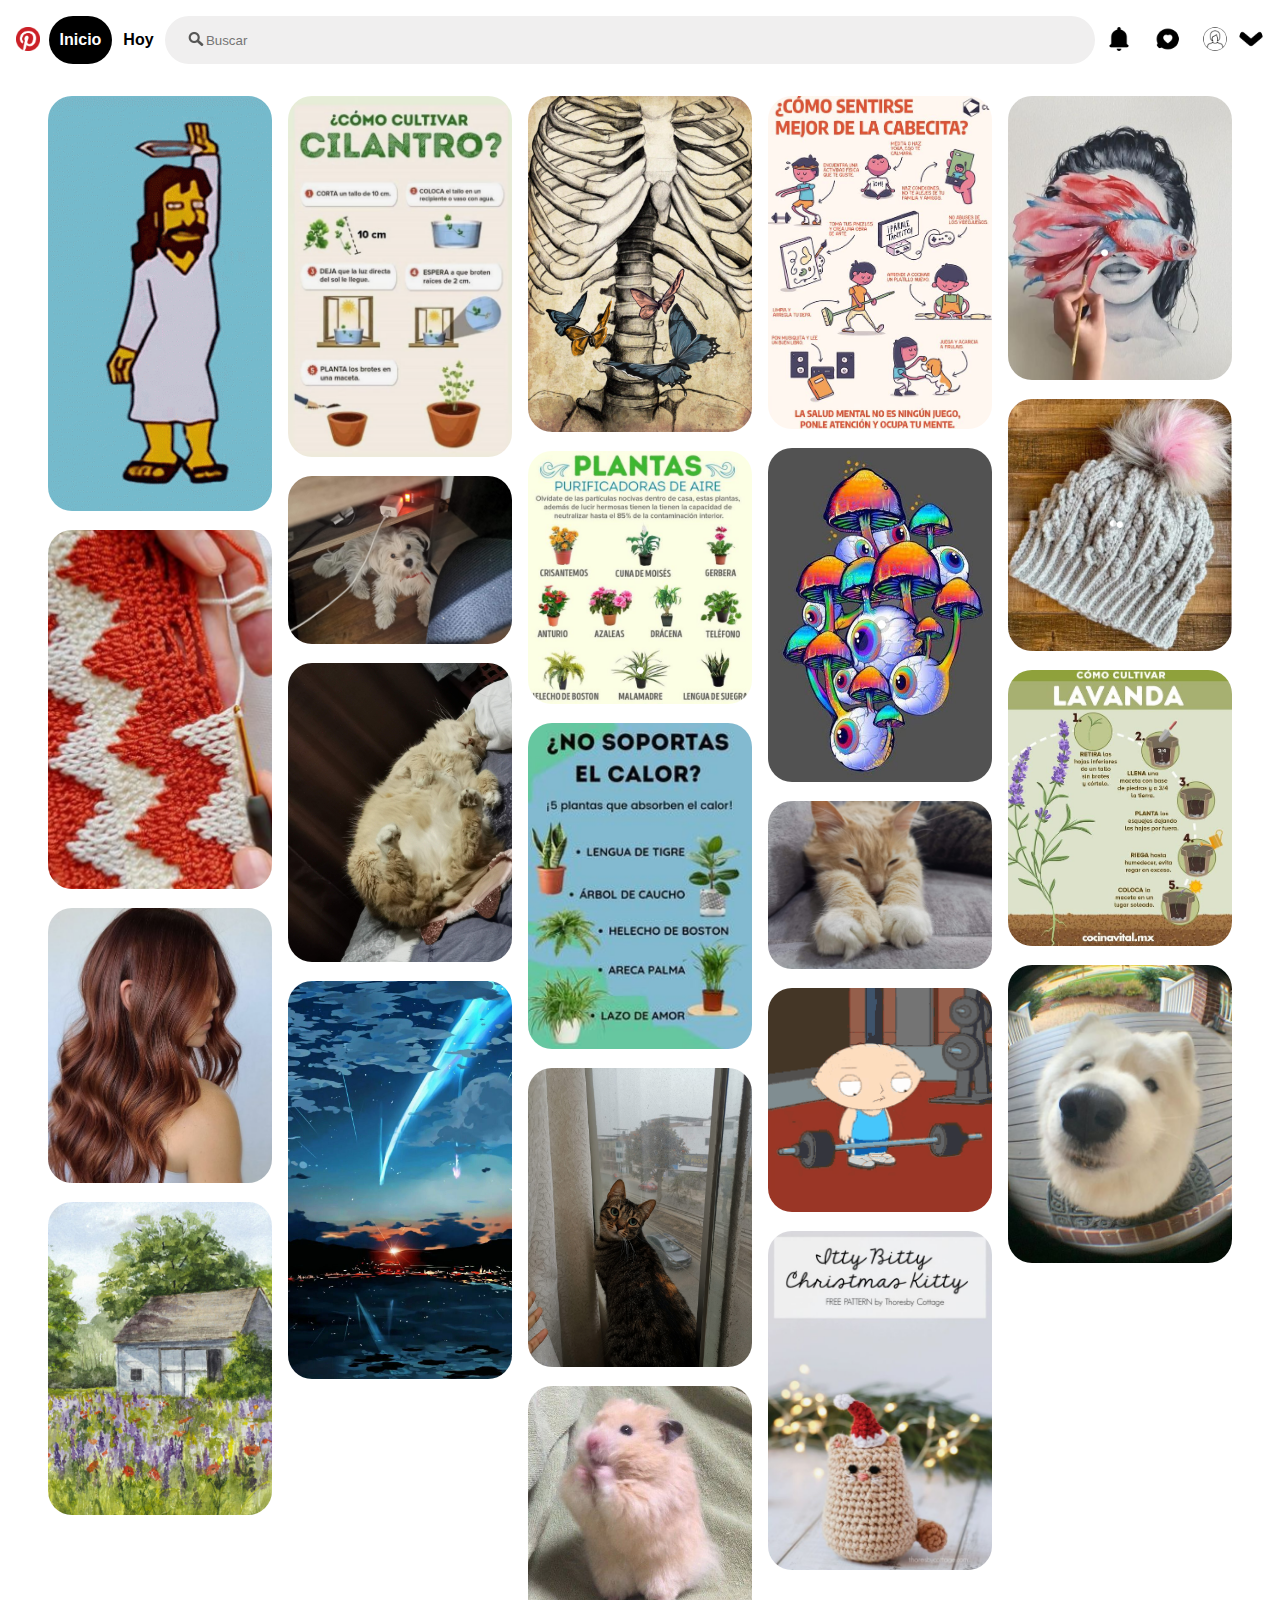
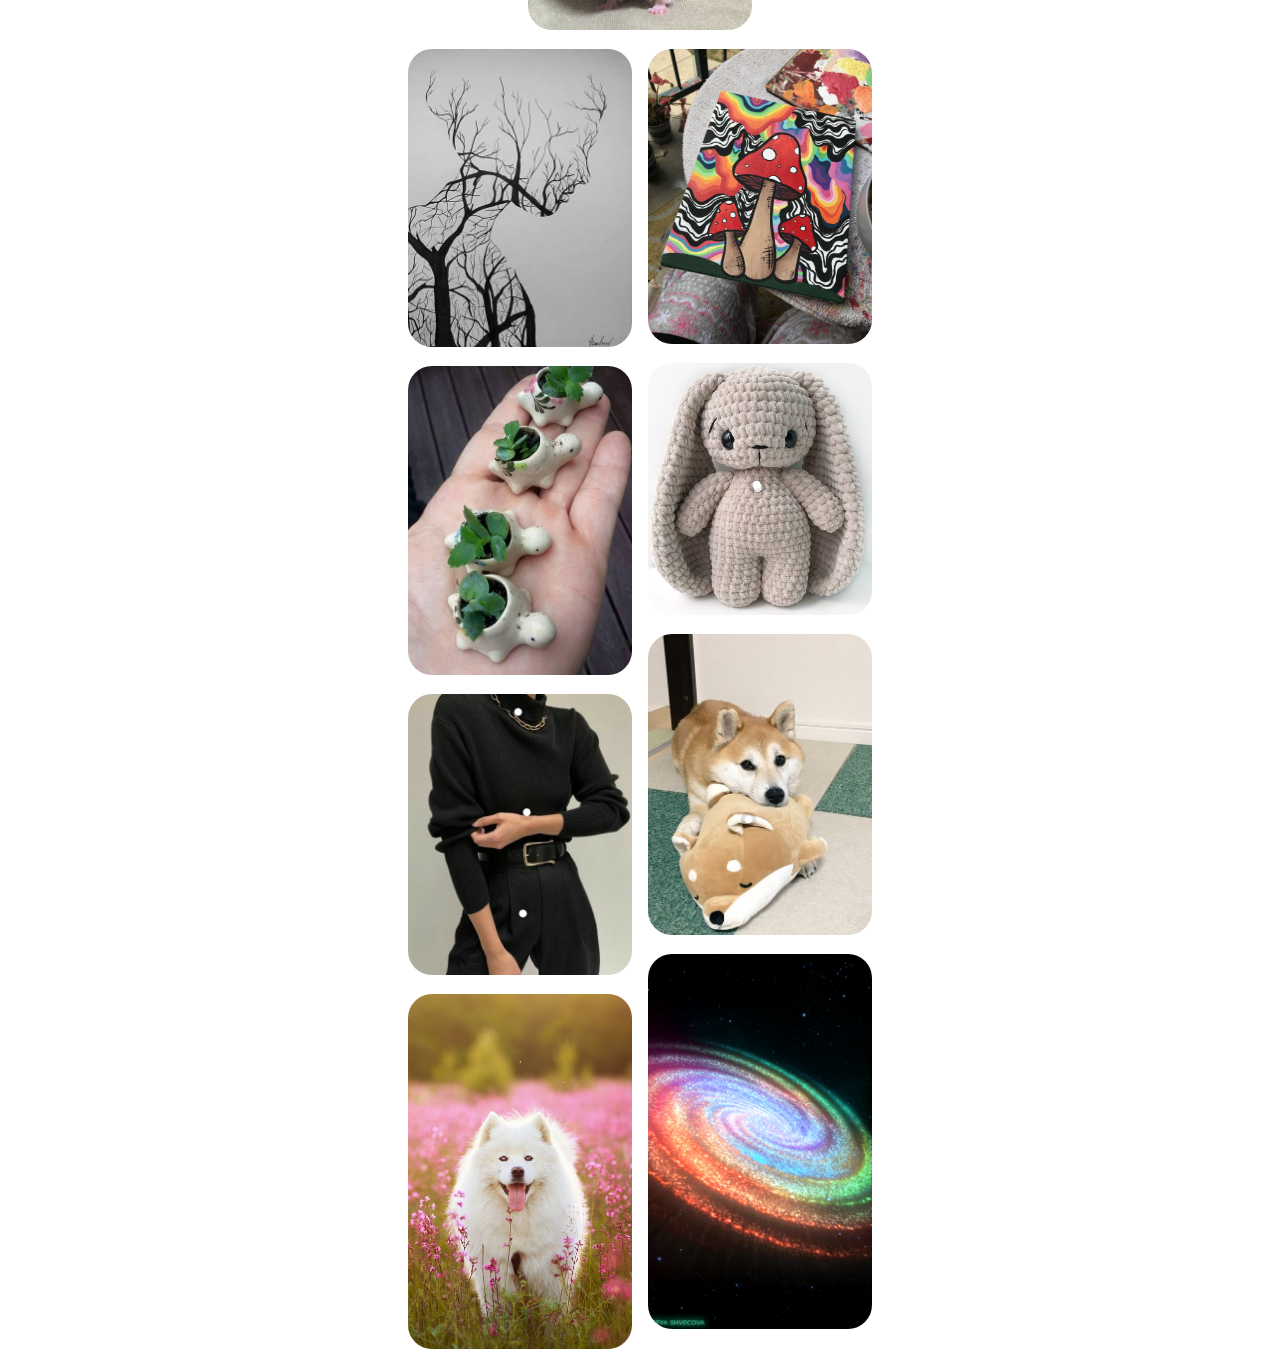
==== commit 1f7d4293: "add columns" ====
--- a/Pinterest_copy_project/index.html
+++ b/Pinterest_copy_project/index.html
@@ -28,7 +28,7 @@
                        <a href="/Pinterest_copy_project/"">
                         <div class="boton">
                             <div class="boton_texto">
-                                <span class="texto">Inicio</span>
+                                <span class="texto_inicio">Inicio</span>
                             </div>
                         </div>
                         </a>
@@ -38,7 +38,7 @@
                         <a href="/Pinterest_copy_project/"">
                             <!-- <div class="boton_estilo"> -->
                                 <div class="boton_texto_hoy">
-                                    <span class="texto">Hoy</span>
+                                    <span class="texto_hoy">Hoy</span>
                                 </div>
                             <!-- </div> -->
                         </a>
@@ -89,105 +89,157 @@
         <!-- Galeria -->
         <div class="container_gallery">
             <div class="gallery">
-                <div class="img_1">
-                    <img src="/Pinterest_copy_project/img/jesus-dancing.gif" alt="jesus-dancing" >
-                    <div class="text_box">
-                        <div class="save">Guardar</div>
-                    </div> 
-                    <div class="upload_box">
-                        <div class="upload_img"><img src="./img/upload.png" alt="upload"></div>
-                    </div>  
-                    <div class="points_box">
-                        <div class="points_img"><img src="./img/puntos.png" alt="puntos"></div>
-                    </div> 
-                </div> 
-                <div class="img_1" >
-                    <img src="/Pinterest_copy_project/img/img_1.PNG" alt="img_1" >
-                    <!-- <div class="text_box">
-                        <div class="save">Guardar</div>
-                    </div> 
-                    <div class="upload_box">
-                        <div class="upload_img"><img src="./img/upload.png" alt="upload"></div>
-                    </div>  
-                    <div class="points_box">
-                        <div class="points_img"><img src="./img/puntos.png" alt="puntos"></div>
-                    </div>  -->
-                </div>
-
-                <div class="img_1">
-                    <img src="/Pinterest_copy_project/img/img_2.PNG" alt="img_2">
-                    
-                   <!-- <div class="position">
+                <div class="column">
+                    <div class="img_1">
+                        <img src="/Pinterest_copy_project/img/jesus-dancing.gif" alt="jesus-dancing" >
                         <div class="text_box">
                             <div class="save">Guardar</div>
                         </div> 
-                        <div class="icon_box">
-                        <div class="upload_box"> -->
-                            <!-- <div class="upload_img"><img src="./img/upload.png" alt="upload"></div> -->
-                            <!-- </div>   -->
+                        <div class="upload_box">
+                            <div class="upload_img"><img src="./img/upload.png" alt="upload"></div>
+                        </div>  
+                        <div class="points_box">
+                            <div class="points_img"><img src="./img/puntos.png" alt="puntos"></div>
+                        </div> 
+                        
+                    </div>
+                    <div class="img_1" >
+                        <img src="/Pinterest_copy_project/img/img_1.PNG" alt="img_1" >
+                        <!-- <div class="text_box">
+                            <div class="save">Guardar</div>
+                        </div> 
+                        <div class="upload_box">
+                            <div class="upload_img"><img src="./img/upload.png" alt="upload"></div>
+                        </div>  
+                        <div class="points_box">
+                            <div class="points_img"><img src="./img/puntos.png" alt="puntos"></div>
+                        </div>  -->
+                    </div>
+    
+                    <div class="img_1">
+                        <img src="/Pinterest_copy_project/img/img_2.PNG" alt="img_2">
+                        
+                       <!-- <div class="position">
+                            <div class="text_box">
+                                <div class="save">Guardar</div>
+                            </div> 
+                            <div class="icon_box">
+                            <div class="upload_box"> -->
+                                <!-- <div class="upload_img"><img src="./img/upload.png" alt="upload"></div> -->
+                                <!-- </div>   -->
+    
+                                <!-- <div class="points_box"> -->
+                                <!-- <div class="points_img"><img src="./img/puntos.png" alt="puntos"></div> -->
+                                <!-- </div>  --> 
+                         
+                            <!-- </div> -->
+                        <!-- </div> -->
+                    </div> 
+                    <div class="img_1">
+                        <img src="/Pinterest_copy_project/img/img_16.PNG" alt="img_2">
+                        
+                    
+                    </div> 
+                </div>
+                <div class="column">
+                    
+                    <div class="img_1">
+                        <img src="/Pinterest_copy_project/img/img_3.PNG" alt="img_3" >
+                    </div> 
+                    <div class="img_1">
+                        <img src="/Pinterest_copy_project/img/kira.jpg" alt="kira" >
+                    </div> 
+                    <div class="img_1">
+                        <img src="/Pinterest_copy_project/img/motor_1.jpg" alt="motor_1" >
+                    </div> 
+                    <div class="img_1">
+                        <img src="/Pinterest_copy_project/img/img_15.PNG" alt="img_2">
+                        
+                    </div> 
+                </div>
+                <div class="column">
+                    <div class="img_1">
+                        <img src="/Pinterest_copy_project/img/img_23.PNG" alt="img_2">
+                            
+                    </div> 
+                    <div class="img_1">
+                        <img src="/Pinterest_copy_project/img/plantas_1.PNG" alt="plantas_1" >
+                    </div> 
+                    <div class="img_1">
+                        <img src="/Pinterest_copy_project/img/plantas_2.PNG" alt="plantas_2">
+                    </div> 
+                    <div class="img_1">
+                        <img src="/Pinterest_copy_project/img/motora.jpg" alt="motora" >
+                    </div> 
+                    <div class="img_1">
+                        <img src="/Pinterest_copy_project/img/img_14.PNG" alt="img_2">
+                        
+                    
+                    </div> 
 
-                            <!-- <div class="points_box"> -->
-                            <!-- <div class="points_img"><img src="./img/puntos.png" alt="puntos"></div> -->
-                            <!-- </div>  --> 
-                     
-                        <!-- </div> -->
-                    <!-- </div> -->
-                </div> 
-
-                <div class="img_1">
-                    <img src="/Pinterest_copy_project/img/img_3.PNG" alt="img_3" >
-                </div> 
-                <div class="img_1">
-                    <img src="/Pinterest_copy_project/img/kira.jpg" alt="kira" >
-                </div> 
-                <div class="img_1">
-                    <img src="/Pinterest_copy_project/img/motor_1.jpg" alt="motor_1" >
-                </div> 
-                <div class="img_1">
-                    <img src="/Pinterest_copy_project/img/plantas_1.PNG" alt="plantas_1" >
-                </div> 
-                <div class="img_1">
-                    <img src="/Pinterest_copy_project/img/plantas_2.PNG" alt="plantas_2">
-                </div> 
-                <div class="img_1">
-                    <img src="/Pinterest_copy_project/img/motora.jpg" alt="motora" >
-                </div> 
-                <div class="img_1">
-                    <img src="/Pinterest_copy_project/img/sketch_1.PNG" alt="sketch_1" >
-                </div> 
-                
-                <div class="img_1">
-                    <img src="/Pinterest_copy_project/img/motor_2.jpg" alt="motor_2" >
-                </div> 
-                <div class="img_1">
-                    <img src="/Pinterest_copy_project/img/tenor.gif" alt="tenor">
-                </div> 
-                <div class="img_1">
-                    <img src="/Pinterest_copy_project/img/img_1.PNG" alt="img_1">
-                </div> 
-                <div class="img_1">
-                    <img src="/Pinterest_copy_project/img/img_4.PNG" alt="img_4" >
-                </div> 
-                <div class="img_1">
-                    <img src="/Pinterest_copy_project/img/img_5.PNG" alt="img_1" >
-                </div> 
-                <div class="img_1">
-                    <img src="/Pinterest_copy_project/img/img_6.PNG" alt="img_1" >
-                </div>
-                <div class="img_1">
-                    <img src="/Pinterest_copy_project/img/img_7.PNG" alt="img_1" >
-                </div>
-                <div class="img_1">
-                    <img src="/Pinterest_copy_project/img/img_8.PNG" alt="img_1" >
-                </div>
-                <div class="img_1">
-                    <img src="/Pinterest_copy_project/img/img_11.PNG" alt="img_1" >
-                </div>
-                <div class="img_1">
-                    <img src="/Pinterest_copy_project/img/img_10.PNG" alt="img_1" >
-                </div>
-                <div class="img_1">
-                    <img src="/Pinterest_copy_project/img/img_9.gif" alt="img_1">
+                </div>
+                <div class="column">
+                    <div class="img_1">
+                        <img src="/Pinterest_copy_project/img/sketch_1.PNG" alt="sketch_1" >
+                    </div> 
+                    <div class="img_1">
+                        <img src="/Pinterest_copy_project/img/img_22.PNG" alt="img_2">
+                        
+                    
+                    </div> 
+                    <div class="img_1">
+                        <img src="/Pinterest_copy_project/img/motor_2.jpg" alt="motor_2" >
+                    </div> 
+                    <div class="img_1">
+                        <img src="/Pinterest_copy_project/img/tenor.gif" alt="tenor">
+                    </div> 
+                    <div class="img_1">
+                        <img src="/Pinterest_copy_project/img/img_13.PNG" alt="img_2">
+                    
+                    </div> 
+                </div>
+                <div class="column">
+                    <div class="img_1">
+                        <img src="/Pinterest_copy_project/img/img_19.PNG" alt="img_1">
+                    </div> 
+                    <div class="img_1">
+                        <img src="/Pinterest_copy_project/img/img_4.PNG" alt="img_4" >
+                    </div> 
+                    <div class="img_1">
+                        <img src="/Pinterest_copy_project/img/img_5.PNG" alt="img_1" >
+                    </div> 
+                    <div class="img_1">
+                        <img src="/Pinterest_copy_project/img/img_12.PNG" alt="img_2">
+                        
+                    </div> 
+                </div>
+                <div class="column">
+                    <div class="img_1">
+                        <img src="/Pinterest_copy_project/img/img_17.PNG" alt="img_1" >
+                    </div>
+                    <div class="img_1">
+                        <img src="/Pinterest_copy_project/img/img_6.PNG" alt="img_1" >
+                    </div>
+                    <div class="img_1">
+                        <img src="/Pinterest_copy_project/img/img_7.PNG" alt="img_1" >
+                    </div>
+                    <div class="img_1">
+                        <img src="/Pinterest_copy_project/img/img_8.PNG" alt="img_1" >
+                    </div>
+                </div>
+                <div class="column">
+                    <div class="img_1">
+                        <img src="/Pinterest_copy_project/img/img_18.PNG" alt="img_1" >
+                    </div>
+                    <div class="img_1">
+                        <img src="/Pinterest_copy_project/img/img_11.PNG" alt="img_1" >
+                    </div>
+                    <div class="img_1">
+                        <img src="/Pinterest_copy_project/img/img_10.PNG" alt="img_1" >
+                    </div>
+                    <div class="img_1">
+                        <img src="/Pinterest_copy_project/img/img_9.gif" alt="img_1">
+                    </div>
                 </div>
             </div>
 
--- a/Pinterest_copy_project/style.css
+++ b/Pinterest_copy_project/style.css
@@ -15,6 +15,7 @@
     top: 0;
     position: sticky;
     z-index: 10;
+    
 }
 
 .bar_second{
@@ -77,7 +78,7 @@
     flex-direction: row;
     justify-content: center;
 }
-.texto{
+.texto_inicio{
     text-align: center;
     font-weight: 700;
     font-family: -apple-system, BlinkMacSystemFont, 'Segoe UI', Roboto, Oxygen, Ubuntu, Cantarell, 'Open Sans', 'Helvetica Neue', sans-serif;
@@ -98,6 +99,11 @@
 }
 .boton_hoy:hover {
     background-color: rgb(240, 239, 239);
+}
+.texto_hoy{
+    text-align: center;
+    font-weight: 700;
+    font-family: -apple-system, BlinkMacSystemFont, 'Segoe UI', Roboto, Oxygen, Ubuntu, Cantarell, 'Open Sans', 'Helvetica Neue', sans-serif;
 }
 /* 
 .boton_estilo{
@@ -137,6 +143,7 @@
     align-items: center;
     position: relative; /* repasar relative */
     height: 100%;
+    width: 100%;
 }
 .buscador_contenido img {
     height: 16px;
@@ -215,17 +222,23 @@
     display: flex;
     flex-wrap: wrap;   
     justify-content: center;   
+    /* column-gap: 10px; */
+}
+.column{
+    display: flex;
+    flex-direction: column;
+    /* flex-grow: 1; */
+    
 }
 .img_1{
      position: relative;
 
-
 }
 
 .img_1 img{
-    width: 15rem;
-    border-radius: 24px;
-    margin: 0.3rem;
+    width: 14rem;
+    border-radius: 24px;
+    margin: 0.5rem;
 }
 
 .img_1 img:hover{
@@ -373,23 +386,35 @@
 } 
 
 /* ++++++++++++++++++++++++++++++++++++++++++ */
+/* Añadiendo media queries */
 @media only screen and (min-width: 360px){
     
     .navbar{
         width: 100%;
     }
-
-    .gallery_img{
-        min-width: 25%;
-    }
-
-}
-@media only screen and (min-width: 720px){
+  .boton_hoy{
+      display: none;
+     }
+    
+    
+
+
+@media only screen and (min-width: 600px){
     
 
     .navbar{
         width: 100%;
     }
+    .boton_hoy{
+       display: inline;
+    }
+    
+.gallery{
+    display: flex;
+    flex-wrap: wrap;   
+    justify-content: center;   
+    /* column-gap: 10px; */
+}
 
 }
 
@@ -398,4 +423,15 @@
     .navbar{
         width: 100%;
     }
+
+}
+
+@media only screen and (min-width: 1200px){
+   
+    .navbar{
+        width: 100%;
+    }
+    .gallery{
+        margin: 0.5em;
+    }
 }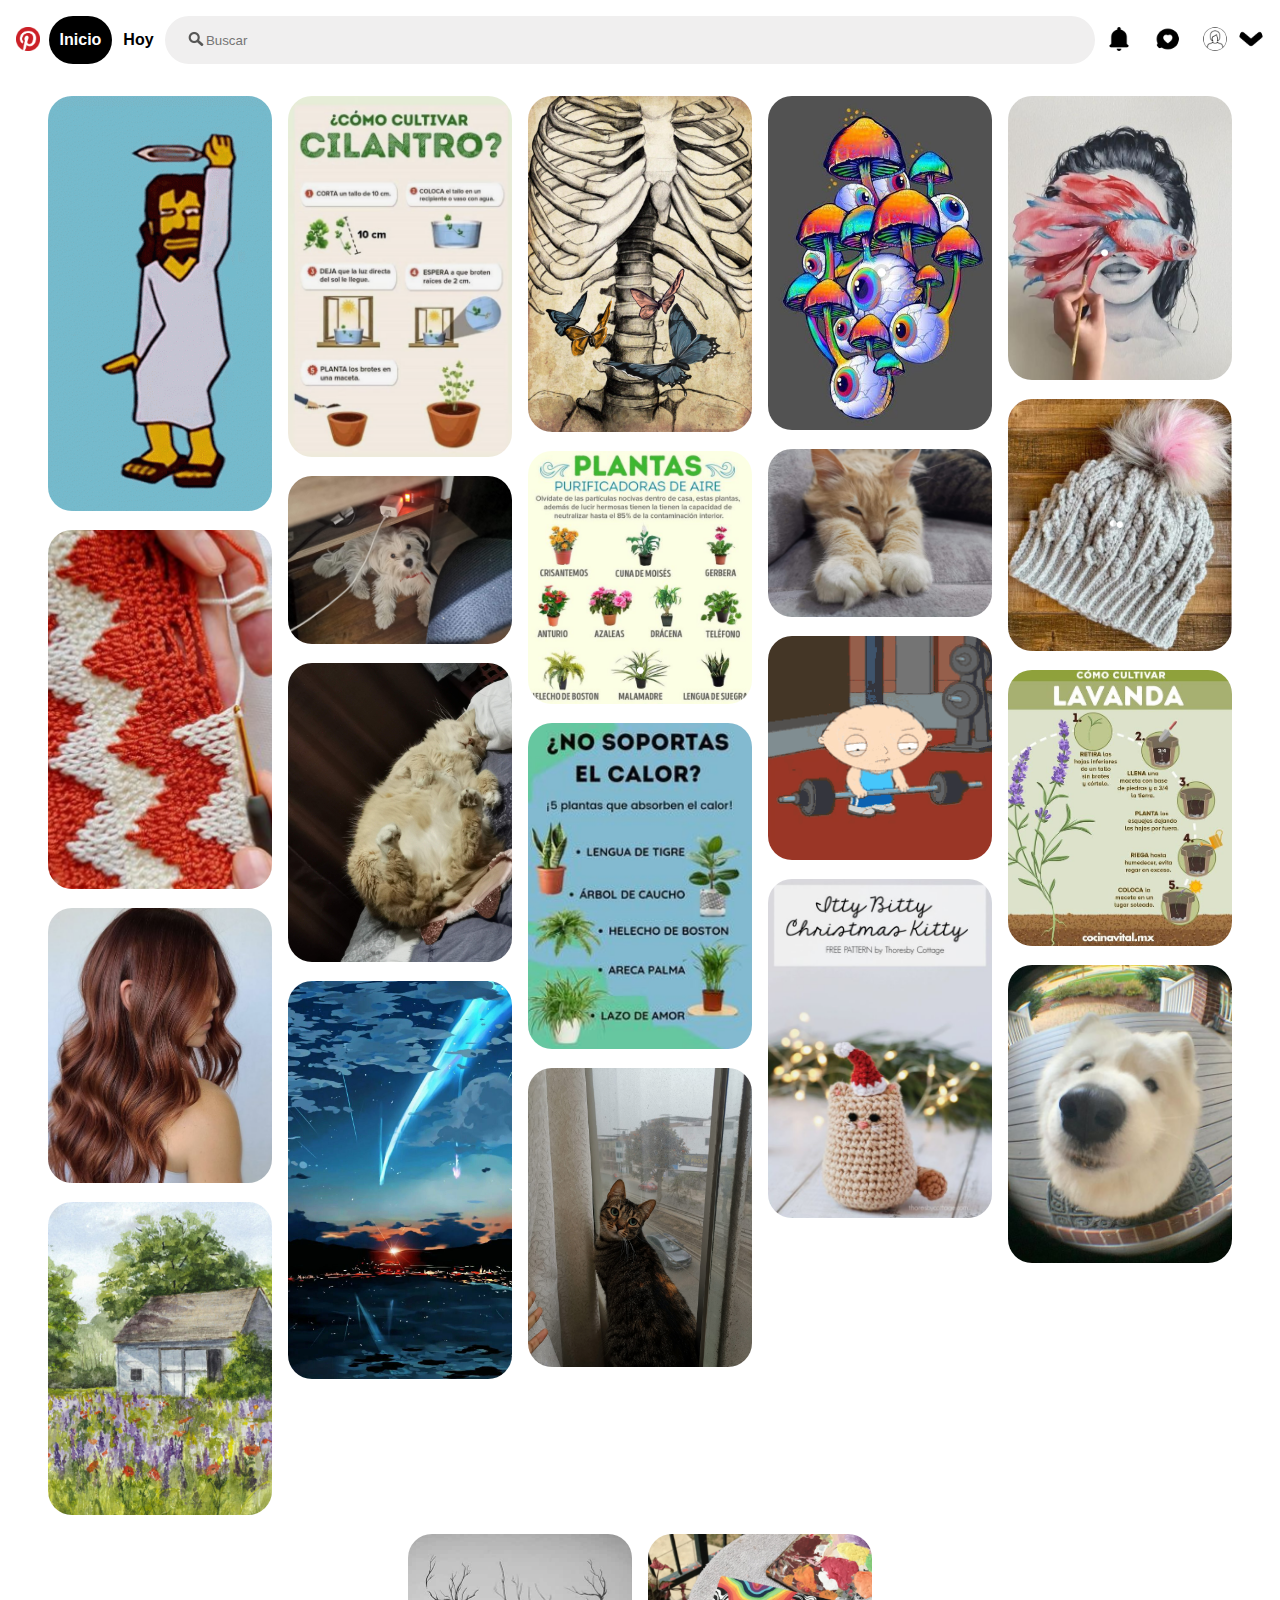
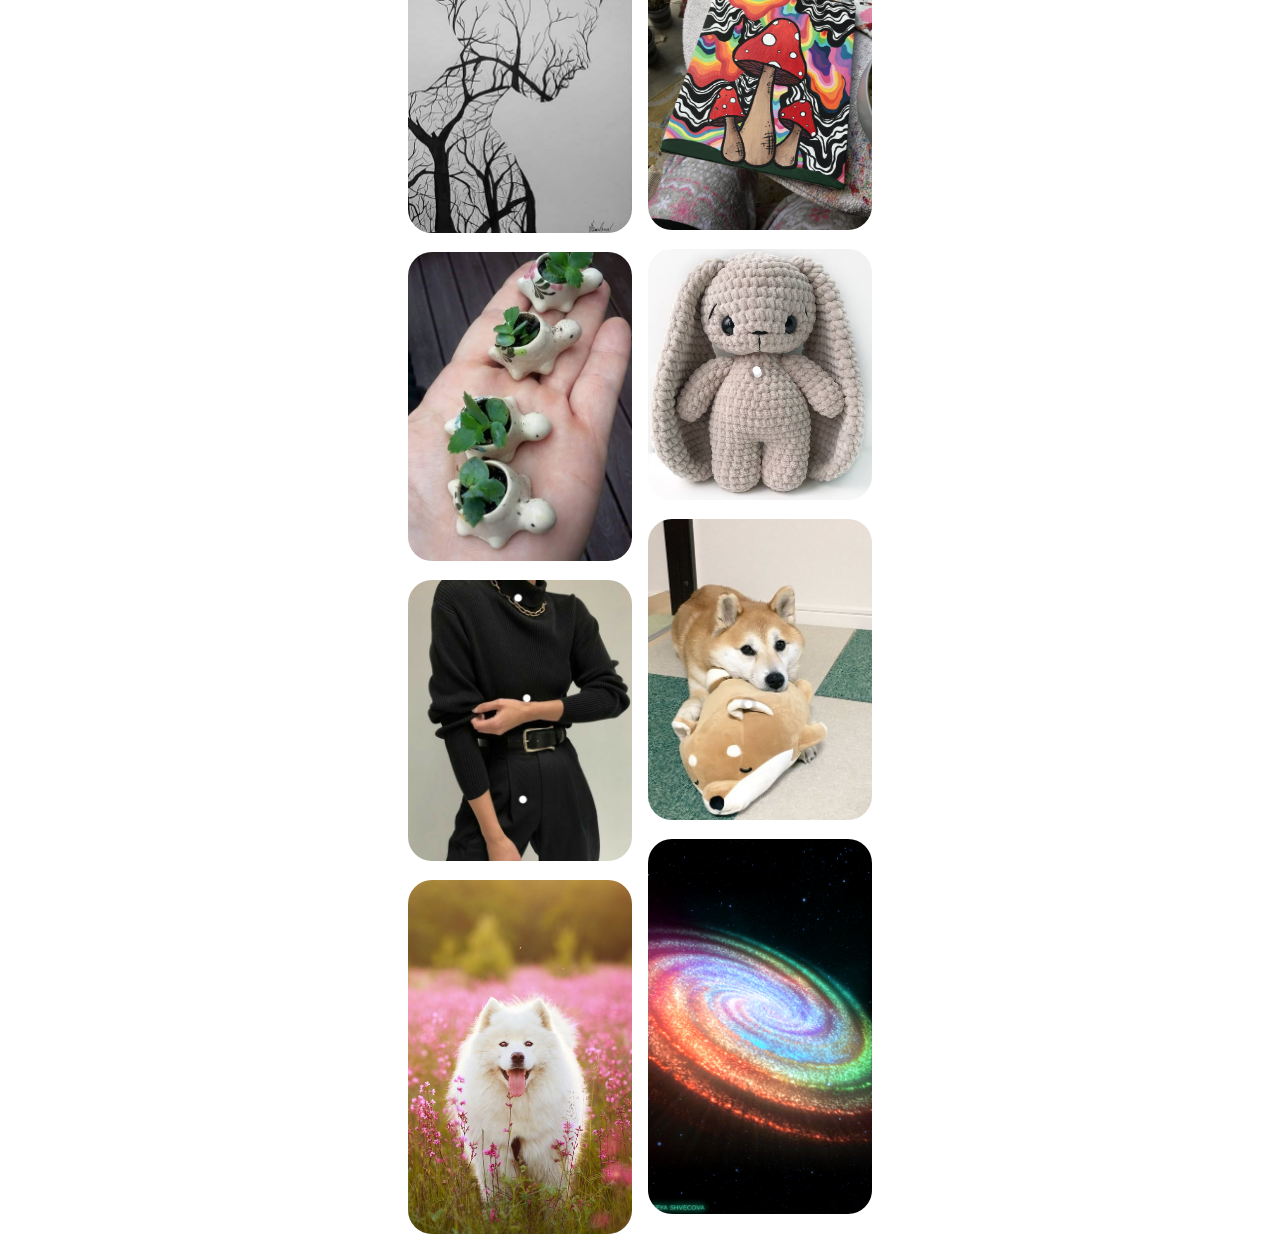
==== commit 6ef4a9d7: "add hover, opacity" ====
--- a/Pinterest_copy_project/index.html
+++ b/Pinterest_copy_project/index.html
@@ -95,6 +95,9 @@
                         <div class="text_box">
                             <div class="save">Guardar</div>
                         </div> 
+                        <div class="perfil"> 
+                            <div class="perfil_texto">Perfil ∨</div>
+                        </div>
                         <div class="upload_box">
                             <div class="upload_img"><img src="./img/upload.png" alt="upload"></div>
                         </div>  
@@ -105,39 +108,58 @@
                     </div>
                     <div class="img_1" >
                         <img src="/Pinterest_copy_project/img/img_1.PNG" alt="img_1" >
-                        <!-- <div class="text_box">
-                            <div class="save">Guardar</div>
-                        </div> 
-                        <div class="upload_box">
-                            <div class="upload_img"><img src="./img/upload.png" alt="upload"></div>
-                        </div>  
-                        <div class="points_box">
-                            <div class="points_img"><img src="./img/puntos.png" alt="puntos"></div>
-                        </div>  -->
-                    </div>
-    
+                        <div class="text_box">
+                            <div class="save">Guardar</div>
+                        </div> 
+                        <div class="perfil"> 
+                            <div class="perfil_texto">Perfil ∨</div>
+                        </div>
+                        <div class="upload_box">
+                            <div class="upload_img"><img src="./img/upload.png" alt="upload"></div>
+                        </div>  
+                        <div class="points_box">
+                            <div class="points_img"><img src="./img/puntos.png" alt="puntos"></div>
+                        </div> 
+                    </div>
+
+                
                     <div class="img_1">
                         <img src="/Pinterest_copy_project/img/img_2.PNG" alt="img_2">
-                        
-                       <!-- <div class="position">
+
                             <div class="text_box">
                                 <div class="save">Guardar</div>
                             </div> 
-                            <div class="icon_box">
-                            <div class="upload_box"> -->
-                                <!-- <div class="upload_img"><img src="./img/upload.png" alt="upload"></div> -->
-                                <!-- </div>   -->
-    
-                                <!-- <div class="points_box"> -->
-                                <!-- <div class="points_img"><img src="./img/puntos.png" alt="puntos"></div> -->
-                                <!-- </div>  --> 
-                         
-                            <!-- </div> -->
-                        <!-- </div> -->
-                    </div> 
+                            <div class="perfil"> 
+                                <div class="perfil_texto">Perfil ∨</div>
+                            </div>
+                            <div class="upload_box">
+                                <div class="upload_img"><img src="./img/upload.png" alt="upload"></div>
+                            </div>  
+                            <div class="points_box">
+                                <div class="points_img"><img src="./img/puntos.png" alt="puntos"></div>
+                            </div>                    
+                     </div> 
+                
+                            
+
                     <div class="img_1">
                         <img src="/Pinterest_copy_project/img/img_16.PNG" alt="img_2">
                         
+                        <div class="text_box">
+                            <div class="save">Guardar</div>
+                        </div> 
+                        <div class="perfil"> 
+                            <div class="perfil_texto">Perfil ∨</div>
+                        </div>
+                        <div class="upload_box">
+                            <div class="upload_img"><img src="./img/upload.png" alt="upload"></div>
+                        </div>  
+                        <div class="points_box">
+                            <div class="points_img"><img src="./img/puntos.png" alt="puntos"></div>
+                        </div> 
+
+
+
                     
                     </div> 
                 </div>
@@ -145,100 +167,389 @@
                     
                     <div class="img_1">
                         <img src="/Pinterest_copy_project/img/img_3.PNG" alt="img_3" >
+
+                        <div class="text_box">
+                            <div class="save">Guardar</div>
+                        </div> 
+                        <div class="perfil"> 
+                            <div class="perfil_texto">Perfil ∨</div>
+                        </div>
+                        <div class="upload_box">
+                            <div class="upload_img"><img src="./img/upload.png" alt="upload"></div>
+                        </div>  
+                        <div class="points_box">
+                            <div class="points_img"><img src="./img/puntos.png" alt="puntos"></div>
+                        </div> 
+
                     </div> 
                     <div class="img_1">
                         <img src="/Pinterest_copy_project/img/kira.jpg" alt="kira" >
+
+                        <div class="text_box">
+                            <div class="save">Guardar</div>
+                        </div> 
+                        <div class="perfil"> 
+                            <div class="perfil_texto">Perfil ∨</div>
+                        </div>
+                        <div class="upload_box">
+                            <div class="upload_img"><img src="./img/upload.png" alt="upload"></div>
+                        </div>  
+                        <div class="points_box">
+                            <div class="points_img"><img src="./img/puntos.png" alt="puntos"></div>
+                        </div> 
+
                     </div> 
                     <div class="img_1">
                         <img src="/Pinterest_copy_project/img/motor_1.jpg" alt="motor_1" >
+
+                        <div class="text_box">
+                            <div class="save">Guardar</div>
+                        </div> 
+                        <div class="perfil"> 
+                            <div class="perfil_texto">Perfil ∨</div>
+                        </div>
+                        <div class="upload_box">
+                            <div class="upload_img"><img src="./img/upload.png" alt="upload"></div>
+                        </div>  
+                        <div class="points_box">
+                            <div class="points_img"><img src="./img/puntos.png" alt="puntos"></div>
+                        </div> 
+
                     </div> 
                     <div class="img_1">
                         <img src="/Pinterest_copy_project/img/img_15.PNG" alt="img_2">
+
+                        <div class="text_box">
+                            <div class="save">Guardar</div>
+                        </div> 
+                        <div class="perfil"> 
+                            <div class="perfil_texto">Perfil ∨</div>
+                        </div>
+                        <div class="upload_box">
+                            <div class="upload_img"><img src="./img/upload.png" alt="upload"></div>
+                        </div>  
+                        <div class="points_box">
+                            <div class="points_img"><img src="./img/puntos.png" alt="puntos"></div>
+                        </div> 
                         
                     </div> 
                 </div>
                 <div class="column">
                     <div class="img_1">
                         <img src="/Pinterest_copy_project/img/img_23.PNG" alt="img_2">
-                            
+                        
+                        <div class="text_box">
+                            <div class="save">Guardar</div>
+                        </div> 
+                        <div class="perfil"> 
+                            <div class="perfil_texto">Perfil ∨</div>
+                        </div>
+                        <div class="upload_box">
+                            <div class="upload_img"><img src="./img/upload.png" alt="upload"></div>
+                        </div>  
+                        <div class="points_box">
+                            <div class="points_img"><img src="./img/puntos.png" alt="puntos"></div>
+                        </div> 
+                        
                     </div> 
                     <div class="img_1">
                         <img src="/Pinterest_copy_project/img/plantas_1.PNG" alt="plantas_1" >
+
+                        <div class="text_box">
+                            <div class="save">Guardar</div>
+                        </div> 
+                        <div class="perfil"> 
+                            <div class="perfil_texto">Perfil ∨</div>
+                        </div>
+                        <div class="upload_box">
+                            <div class="upload_img"><img src="./img/upload.png" alt="upload"></div>
+                        </div>  
+                        <div class="points_box">
+                            <div class="points_img"><img src="./img/puntos.png" alt="puntos"></div>
+                        </div> 
+
                     </div> 
                     <div class="img_1">
                         <img src="/Pinterest_copy_project/img/plantas_2.PNG" alt="plantas_2">
+                        <div class="text_box">
+                            <div class="save">Guardar</div>
+                        </div> 
+                        <div class="perfil"> 
+                            <div class="perfil_texto">Perfil ∨</div>
+                        </div>
+                        <div class="upload_box">
+                            <div class="upload_img"><img src="./img/upload.png" alt="upload"></div>
+                        </div>  
+                        <div class="points_box">
+                            <div class="points_img"><img src="./img/puntos.png" alt="puntos"></div>
+                        </div> 
                     </div> 
                     <div class="img_1">
                         <img src="/Pinterest_copy_project/img/motora.jpg" alt="motora" >
-                    </div> 
-                    <div class="img_1">
-                        <img src="/Pinterest_copy_project/img/img_14.PNG" alt="img_2">
-                        
+                        <div class="text_box">
+                            <div class="save">Guardar</div>
+                        </div> 
+                        <div class="perfil"> 
+                            <div class="perfil_texto">Perfil ∨</div>
+                        </div>
+                        <div class="upload_box">
+                            <div class="upload_img"><img src="./img/upload.png" alt="upload"></div>
+                        </div>  
+                        <div class="points_box">
+                            <div class="points_img"><img src="./img/puntos.png" alt="puntos"></div>
+                        </div> 
+                    </div> 
                     
-                    </div> 
-
-                </div>
-                <div class="column">
-                    <div class="img_1">
-                        <img src="/Pinterest_copy_project/img/sketch_1.PNG" alt="sketch_1" >
-                    </div> 
+
+                </div>
+                <div class="column">
+                   
                     <div class="img_1">
                         <img src="/Pinterest_copy_project/img/img_22.PNG" alt="img_2">
-                        
+                        <div class="text_box">
+                            <div class="save">Guardar</div>
+                        </div> 
+                        <div class="perfil"> 
+                            <div class="perfil_texto">Perfil ∨</div>
+                        </div>
+                        <div class="upload_box">
+                            <div class="upload_img"><img src="./img/upload.png" alt="upload"></div>
+                        </div>  
+                        <div class="points_box">
+                            <div class="points_img"><img src="./img/puntos.png" alt="puntos"></div>
+                        </div> 
                     
                     </div> 
                     <div class="img_1">
                         <img src="/Pinterest_copy_project/img/motor_2.jpg" alt="motor_2" >
+                        <div class="text_box">
+                            <div class="save">Guardar</div>
+                        </div> 
+                        <div class="perfil"> 
+                            <div class="perfil_texto">Perfil ∨</div>
+                        </div>
+                        <div class="upload_box">
+                            <div class="upload_img"><img src="./img/upload.png" alt="upload"></div>
+                        </div>  
+                        <div class="points_box">
+                            <div class="points_img"><img src="./img/puntos.png" alt="puntos"></div>
+                        </div> 
                     </div> 
                     <div class="img_1">
                         <img src="/Pinterest_copy_project/img/tenor.gif" alt="tenor">
+                        <div class="text_box">
+                            <div class="save">Guardar</div>
+                        </div> 
+                        <div class="perfil"> 
+                            <div class="perfil_texto">Perfil ∨</div>
+                        </div>
+                        <div class="upload_box">
+                            <div class="upload_img"><img src="./img/upload.png" alt="upload"></div>
+                        </div>  
+                        <div class="points_box">
+                            <div class="points_img"><img src="./img/puntos.png" alt="puntos"></div>
+                        </div> 
                     </div> 
                     <div class="img_1">
                         <img src="/Pinterest_copy_project/img/img_13.PNG" alt="img_2">
-                    
+                        <div class="text_box">
+                            <div class="save">Guardar</div>
+                        </div> 
+                        <div class="perfil"> 
+                            <div class="perfil_texto">Perfil ∨</div>
+                        </div>
+                        <div class="upload_box">
+                            <div class="upload_img"><img src="./img/upload.png" alt="upload"></div>
+                        </div>  
+                        <div class="points_box">
+                            <div class="points_img"><img src="./img/puntos.png" alt="puntos"></div>
+                        </div> 
                     </div> 
                 </div>
                 <div class="column">
                     <div class="img_1">
                         <img src="/Pinterest_copy_project/img/img_19.PNG" alt="img_1">
+                        <div class="text_box">
+                            <div class="save">Guardar</div>
+                        </div>
+                        <div class="perfil"> 
+                            <div class="perfil_texto">Perfil ∨</div>
+                        </div> 
+                        <div class="upload_box">
+                            <div class="upload_img"><img src="./img/upload.png" alt="upload"></div>
+                        </div>  
+                        <div class="points_box">
+                            <div class="points_img"><img src="./img/puntos.png" alt="puntos"></div>
+                        </div> 
                     </div> 
                     <div class="img_1">
                         <img src="/Pinterest_copy_project/img/img_4.PNG" alt="img_4" >
+                        <div class="text_box">
+                            <div class="save">Guardar</div>
+                        </div> 
+                        <div class="perfil"> 
+                            <div class="perfil_texto">Perfil ∨</div>
+                        </div>
+                        <div class="upload_box">
+                            <div class="upload_img"><img src="./img/upload.png" alt="upload"></div>
+                        </div>  
+                        <div class="points_box">
+                            <div class="points_img"><img src="./img/puntos.png" alt="puntos"></div>
+                        </div> 
                     </div> 
                     <div class="img_1">
                         <img src="/Pinterest_copy_project/img/img_5.PNG" alt="img_1" >
+                        <div class="text_box">
+                            <div class="save">Guardar</div>
+                        </div> 
+                        <div class="perfil"> 
+                            <div class="perfil_texto">Perfil ∨</div>
+                        </div>
+                        <div class="upload_box">
+                            <div class="upload_img"><img src="./img/upload.png" alt="upload"></div>
+                        </div>  
+                        <div class="points_box">
+                            <div class="points_img"><img src="./img/puntos.png" alt="puntos"></div>
+                        </div> 
                     </div> 
                     <div class="img_1">
                         <img src="/Pinterest_copy_project/img/img_12.PNG" alt="img_2">
-                        
+                        <div class="text_box">
+                            <div class="save">Guardar</div>
+                        </div> 
+                        <div class="perfil"> 
+                            <div class="perfil_texto">Perfil ∨</div>
+                        </div>
+                        <div class="upload_box">
+                            <div class="upload_img"><img src="./img/upload.png" alt="upload"></div>
+                        </div>  
+                        <div class="points_box">
+                            <div class="points_img"><img src="./img/puntos.png" alt="puntos"></div>
+                        </div> 
                     </div> 
                 </div>
                 <div class="column">
                     <div class="img_1">
                         <img src="/Pinterest_copy_project/img/img_17.PNG" alt="img_1" >
+                        <div class="text_box">
+                            <div class="save">Guardar</div>
+                        </div> 
+                        <div class="perfil"> 
+                            <div class="perfil_texto">Perfil ∨</div>
+                        </div>
+                        <div class="upload_box">
+                            <div class="upload_img"><img src="./img/upload.png" alt="upload"></div>
+                        </div>  
+                        <div class="points_box">
+                            <div class="points_img"><img src="./img/puntos.png" alt="puntos"></div>
+                        </div> 
                     </div>
                     <div class="img_1">
                         <img src="/Pinterest_copy_project/img/img_6.PNG" alt="img_1" >
+                        <div class="text_box">
+                            <div class="save">Guardar</div>
+                        </div> 
+                        <div class="perfil"> 
+                            <div class="perfil_texto">Perfil ∨</div>
+                        </div>
+                        <div class="upload_box">
+                            <div class="upload_img"><img src="./img/upload.png" alt="upload"></div>
+                        </div>  
+                        <div class="points_box">
+                            <div class="points_img"><img src="./img/puntos.png" alt="puntos"></div>
+                        </div> 
                     </div>
                     <div class="img_1">
                         <img src="/Pinterest_copy_project/img/img_7.PNG" alt="img_1" >
+                        <div class="text_box">
+                            <div class="save">Guardar</div>
+                        </div> 
+                        <div class="perfil"> 
+                            <div class="perfil_texto">Perfil ∨</div>
+                        </div>
+                        <div class="upload_box">
+                            <div class="upload_img"><img src="./img/upload.png" alt="upload"></div>
+                        </div>  
+                        <div class="points_box">
+                            <div class="points_img"><img src="./img/puntos.png" alt="puntos"></div>
+                        </div> 
                     </div>
                     <div class="img_1">
                         <img src="/Pinterest_copy_project/img/img_8.PNG" alt="img_1" >
+                        <div class="text_box">
+                            <div class="save">Guardar</div>
+                        </div> 
+                        <div class="perfil"> 
+                            <div class="perfil_texto">Perfil ∨</div>
+                        </div>
+                        <div class="upload_box">
+                            <div class="upload_img"><img src="./img/upload.png" alt="upload"></div>
+                        </div>  
+                        <div class="points_box">
+                            <div class="points_img"><img src="./img/puntos.png" alt="puntos"></div>
+                        </div> 
                     </div>
                 </div>
                 <div class="column">
                     <div class="img_1">
                         <img src="/Pinterest_copy_project/img/img_18.PNG" alt="img_1" >
+                        <div class="text_box">
+                            <div class="save">Guardar</div>
+                        </div> 
+                        <div class="perfil"> 
+                            <div class="perfil_texto">Perfil ∨</div>
+                        </div>
+                        <div class="upload_box">
+                            <div class="upload_img"><img src="./img/upload.png" alt="upload"></div>
+                        </div>  
+                        <div class="points_box">
+                            <div class="points_img"><img src="./img/puntos.png" alt="puntos"></div>
+                        </div> 
                     </div>
                     <div class="img_1">
                         <img src="/Pinterest_copy_project/img/img_11.PNG" alt="img_1" >
+                        <div class="text_box">
+                            <div class="save">Guardar</div>
+                        </div> 
+                        <div class="perfil"> 
+                            <div class="perfil_texto">Perfil ∨</div>
+                        </div>
+                        <div class="upload_box">
+                            <div class="upload_img"><img src="./img/upload.png" alt="upload"></div>
+                        </div>  
+                        <div class="points_box">
+                            <div class="points_img"><img src="./img/puntos.png" alt="puntos"></div>
+                        </div> 
                     </div>
                     <div class="img_1">
                         <img src="/Pinterest_copy_project/img/img_10.PNG" alt="img_1" >
+                        <div class="text_box">
+                            <div class="save">Guardar</div>
+                        </div> 
+                        <div class="perfil"> 
+                            <div class="perfil_texto">Perfil ∨</div>
+                        </div>
+                        <div class="upload_box">
+                            <div class="upload_img"><img src="./img/upload.png" alt="upload"></div>
+                        </div>  
+                        <div class="points_box">
+                            <div class="points_img"><img src="./img/puntos.png" alt="puntos"></div>
+                        </div> 
                     </div>
                     <div class="img_1">
                         <img src="/Pinterest_copy_project/img/img_9.gif" alt="img_1">
+                        <div class="text_box">
+                            <div class="save">Guardar</div>
+                        </div> 
+                        <div class="perfil"> 
+                            <div class="perfil_texto">Perfil ∨</div>
+                        </div>
+                        <div class="upload_box">
+                            <div class="upload_img"><img src="./img/upload.png" alt="upload"></div>
+                        </div>  
+                        <div class="points_box">
+                            <div class="points_img"><img src="./img/puntos.png" alt="puntos"></div>
+                        </div> 
                     </div>
                 </div>
             </div>
--- a/Pinterest_copy_project/style.css
+++ b/Pinterest_copy_project/style.css
@@ -232,13 +232,16 @@
 }
 .img_1{
      position: relative;
-
-}
+     /* top: %; */
+
+}
+
 
 .img_1 img{
     width: 14rem;
     border-radius: 24px;
     margin: 0.5rem;
+    /*  */
 }
 
 .img_1 img:hover{
@@ -246,25 +249,15 @@
     filter: brightness(70%);
 }
 
-/* Agregar boton guardar dentro de imagenes */
-/* .position{
-    /* display: flex;
-    flex-direction: column;
-    justify-content:space-between;
-    align-content: flex-end;
-    
-    opacity: 1;  */
-    /* position: relative; */
-    
-/* } */ 
-
+
+/* Agregar boton guardar */
 .text_box{
     
     transition: .3s ease;
     opacity: 0; 
     position: absolute;
-    top: 9%;
-    left: 75%;
+    top: 3rem;
+    left: 11rem;
     transform: translate(-50%, -50%);
     -ms-transform: (-50%, -50%);
     text-align: center;
@@ -279,39 +272,39 @@
     border-radius: 24px;
     font-weight: 700;
 } 
-/*  
-.icon_box{
-     display: flex;
-     flex-direction: row;
-     transition: .3s ease;
+
+.img_1:hover .text_box{
+    opacity: 1;}
+
+/* Agregar texto perfil */
+
+.perfil{
+    
+    transition: .3s ease;
     opacity: 0; 
-    position: absolute; 
-     bottom: 10%;
-    left: 86%;
+    position: absolute;
+    top: 3rem;
+    right: 6.5rem;
     transform: translate(-50%, -50%);
     -ms-transform: (-50%, -50%);
-} */
-
-
-.upload_img img{
-    width: 20px;   
-    background-color: white;
-    padding: 6px;
-    opacity: 0.9;
-}
-
-
-.img_1:hover .text_box{
+    text-align: center;
+ } 
+ 
+ .perfil_texto{
+    background-color:transparent;
+    color: white;
+    font-size: 16px;
+    padding: 16px 16px 16px 16px;
+    font-family: -apple-system, BlinkMacSystemFont, 'Segoe UI', Roboto, Oxygen, Ubuntu, Cantarell, 'Open Sans', 'Helvetica Neue', sans-serif;
+    border-radius: 24px;
+    font-weight: 700;
+} 
+/* cuando pase el mouse sobre img_1  puedo modificar las propiedades de erfil */
+.img_1:hover .perfil{ 
     opacity: 1;}
 
-.img_1:hover .upload_img{
-    opacity: 1;}
-
-
-
-.img_1:hover .points_img{
-    opacity: 1;
-}
+/*  */
+
 
 .points_img img{
     width: 20px;   
@@ -321,20 +314,13 @@
 }  
 
 
-/* 
-
-.img_1:hover .text_box{
-    opacity: 1;
-}
-.save{
-    background-color: red;
-    color: white;
-    font-size: 16px;
-    padding: 16px 16px 16px 16px;
-    font-family: -apple-system, BlinkMacSystemFont, 'Segoe UI', Roboto, Oxygen, Ubuntu, Cantarell, 'Open Sans', 'Helvetica Neue', sans-serif;
-    border-radius: 24px;
-    font-weight: 700;
-} */
+.upload_img img{
+    width: 20px;   
+    background-color: white;
+    padding: 6px;
+    opacity: 0.9;
+}
+
 
 /* agregar boton upload dentro de imagen  */
 
@@ -343,8 +329,8 @@
     transition: .3s ease; 
     opacity: 0;
      position: absolute;
-    bottom: 10%;
-    left: 70%;
+    bottom: 0.08rem;
+    left: 10.5rem;
     transform: translate(-50%, -50%);
     -ms-transform: (-50%, -50%);
    
@@ -367,8 +353,8 @@
     transition: .3s ease;
     opacity: 0;
     position: absolute;
-    bottom: 10%;
-    left: 86%;
+    bottom: 0.08rem;
+    left: 13rem;
     transform: translate(-50%, -50%);
     -ms-transform: (-50%, -50%);
    
